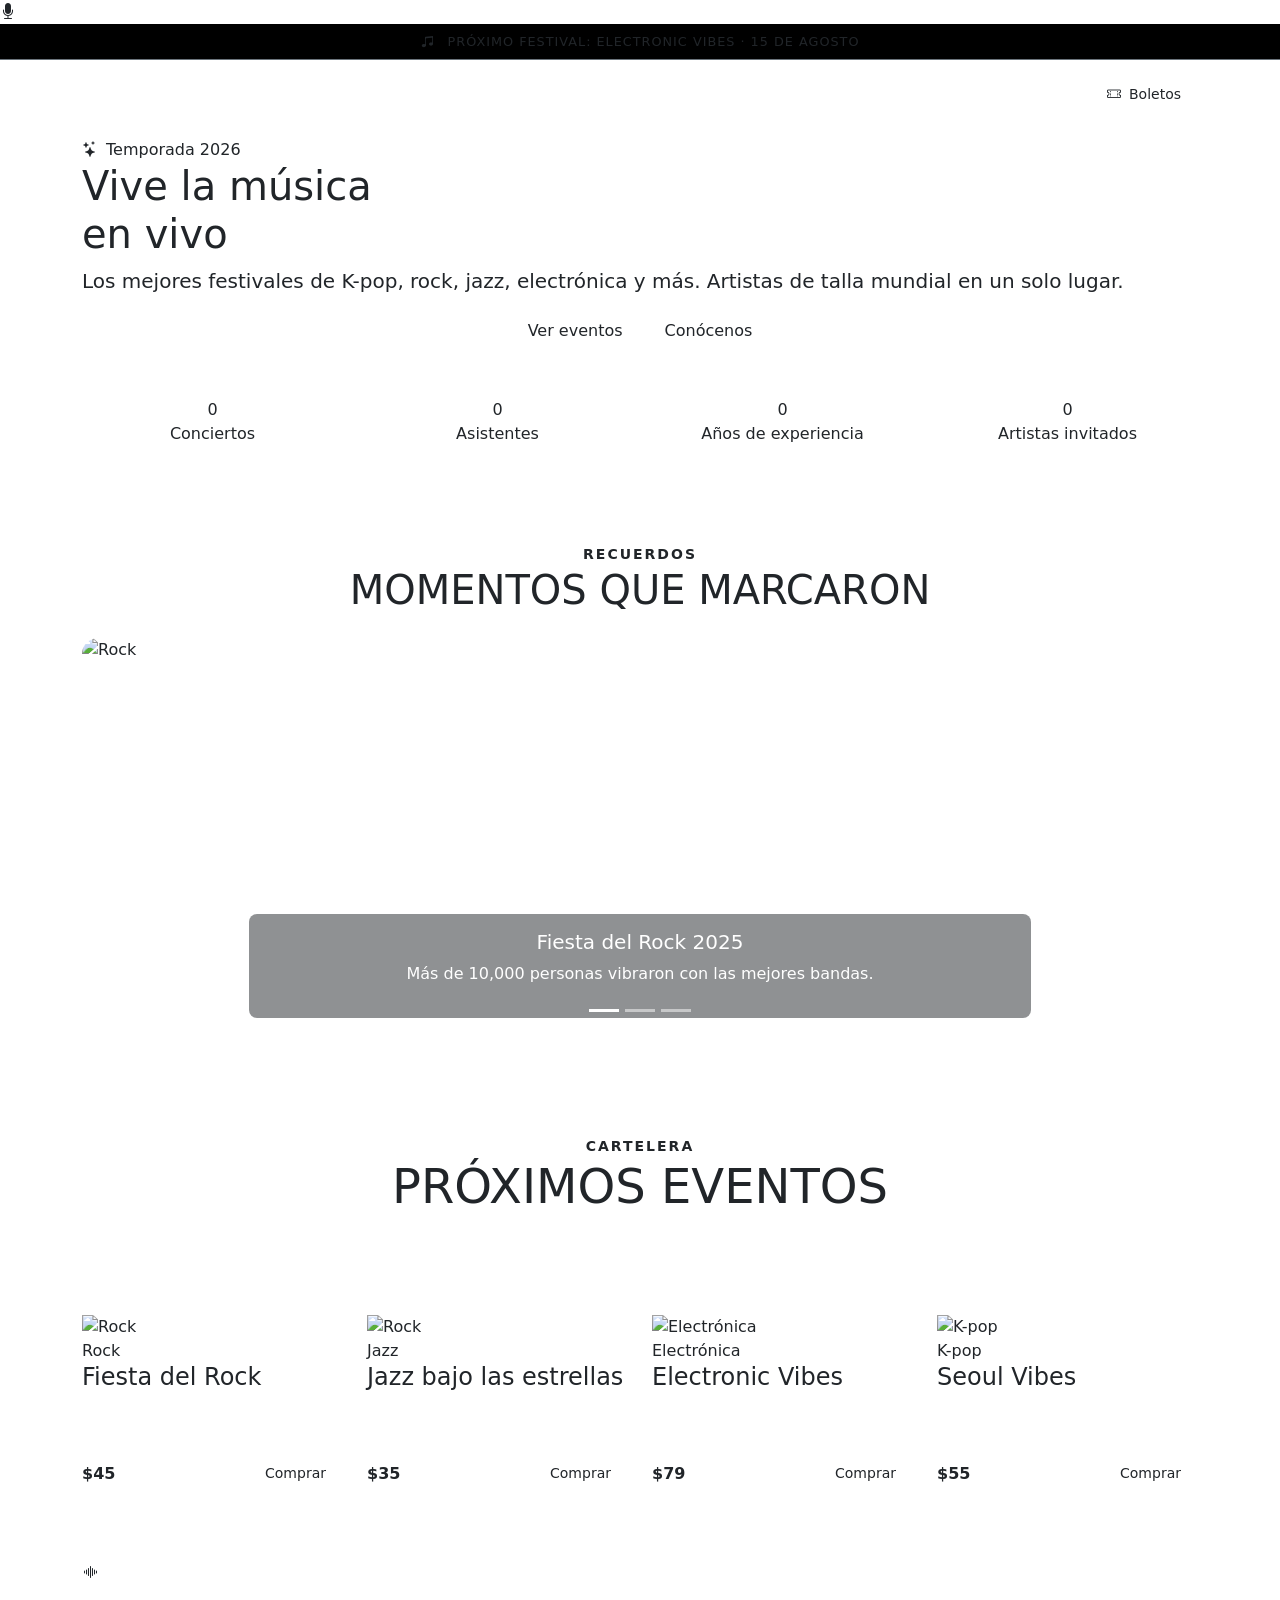
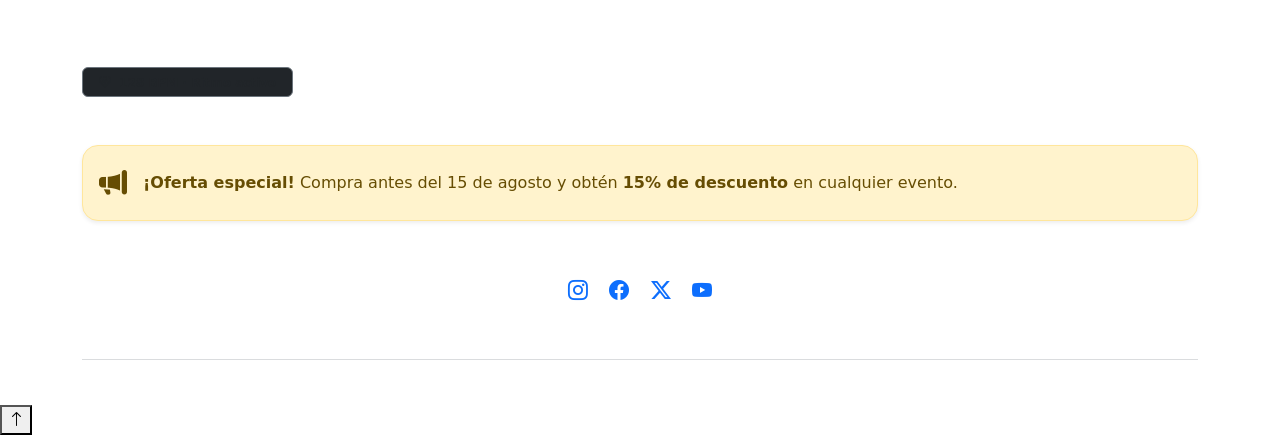
==== index.html @ 30306ec8 "Add files via upload" ====
<!DOCTYPE html>
<html lang="es">
<head>
  <meta charset="UTF-8" />
  <meta name="viewport" content="width=device-width, initial-scale=1.0" />
  <meta name="description" content="VibeLive - Conciertos y festivales de K-pop, rock, jazz y electrónica en Lima, Perú." />
  <title>VibeLive · Conciertos y Festivales</title>

  <link href="https://cdn.jsdelivr.net/npm/bootstrap@5.3.3/dist/css/bootstrap.min.css" rel="stylesheet" />
  <link rel="stylesheet" href="https://cdn.jsdelivr.net/npm/bootstrap-icons@1.11.3/font/bootstrap-icons.css" />
  <link rel="preconnect" href="https://fonts.googleapis.com" />
  <link rel="preconnect" href="https://fonts.gstatic.com" crossorigin />
  <link href="https://fonts.googleapis.com/css2?family=Syne:wght@700;800&family=Inter:wght@400;500;600&display=swap" rel="stylesheet" />
  <link rel="stylesheet" href="css/style.css" />
</head>
<body>

  <div class="microfono-fondo" id="microfonoFondo">
    <i class="bi bi-mic-fill"></i>
  </div>

  <div class="contenido-principal">
    <div class="text-center py-2 border-bottom border-secondary" style="background: #000; color: var(--vibe-accent); font-size: 0.8rem; letter-spacing: 1px;">
      <i class="bi bi-music-note-beamed me-2"></i> PRÓXIMO FESTIVAL: ELECTRONIC VIBES · 15 DE AGOSTO
    </div>

    <nav class="navbar navbar-expand-lg navbar-dark navbar-vibe sticky-top py-3">
      <div class="container">
        <a class="navbar-brand d-flex align-items-center gap-2 font-brand fs-4 text-white" href="index.html">
          <i class="bi bi-music-note-beamed"></i> VibeLive
        </a>
        <button class="navbar-toggler" type="button" data-bs-toggle="offcanvas" data-bs-target="#menuOffcanvas">
          <span class="navbar-toggler-icon"></span>
        </button>

        <div class="offcanvas offcanvas-end text-bg-dark" tabindex="-1" id="menuOffcanvas">
          <div class="offcanvas-header">
            <h5 class="offcanvas-title"><i class="bi bi-music-note-beamed me-2"></i>VibeLive</h5>
            <button type="button" class="btn-close btn-close-white" data-bs-dismiss="offcanvas"></button>
          </div>
          <div class="offcanvas-body">
            <ul class="navbar-nav ms-auto gap-lg-3">
              <li class="nav-item"><a class="nav-link active" href="index.html">Inicio</a></li>
              <li class="nav-item"><a class="nav-link" href="pages/nosotros.html">Nosotros</a></li>
              <li class="nav-item"><a class="nav-link" href="pages/servicios.html">Servicios</a></li>
              <li class="nav-item"><a class="nav-link" href="pages/galeria.html">Galería</a></li>
              <li class="nav-item"><a class="nav-link" href="pages/contacto.html">Contacto</a></li>
              <li class="nav-item ms-lg-2">
                <a href="pages/contacto.html" class="btn btn-accent btn-sm px-3 rounded-pill"><i class="bi bi-ticket-perforated me-1"></i> Boletos</a>
              </li>
            </ul>
          </div>
        </div>
      </div>
    </nav>

    <main>

      <section class="hero-vibe" id="inicio">
        <div class="container">
          <div class="badge-top animado"><i class="bi bi-stars me-2"></i>Temporada 2026</div>
          <h1 class="animado">Vive la música <br /><span style="color: var(--vibe-accent);">en vivo</span></h1>
          <p class="lead animado" style="transition-delay:0.2s;">Los mejores festivales de <strong>K-pop, rock, jazz, electrónica</strong> y más. Artistas de talla mundial en un solo lugar.</p>
          <div class="d-flex flex-wrap justify-content-center gap-3 animado" style="transition-delay:0.4s;">
            <a href="pages/servicios.html" class="btn btn-accent">Ver eventos</a>
            <a href="pages/nosotros.html" class="btn btn-outline-accent">Conócenos</a>
          </div>
        </div>
      </section>

      <section class="container py-5">
        <div class="row text-center g-4">
          <div class="col-6 col-md-3 animado">
            <div class="counter-number" data-target="480">0</div>
            <div class="counter-label">Conciertos</div>
          </div>
          <div class="col-6 col-md-3 animado delay-1">
            <div class="counter-number" data-target="125000">0</div>
            <div class="counter-label">Asistentes</div>
          </div>
          <div class="col-6 col-md-3 animado delay-2">
            <div class="counter-number" data-target="12">0</div>
            <div class="counter-label">Años de experiencia</div>
          </div>
          <div class="col-6 col-md-3 animado delay-3">
            <div class="counter-number" data-target="180">0</div>
            <div class="counter-label">Artistas invitados</div>
          </div>
        </div>
      </section>

<section class="container py-5 animado">
  <div class="text-center mb-4">
    <span class="text-uppercase small fw-semibold" style="color: var(--vibe-accent); letter-spacing: 2px;">Recuerdos</span>
    <h2 class="display-6 text-uppercase">Momentos que marcaron</h2>
  </div>
  <div id="carouselEventos" class="carousel slide carousel-fade" data-bs-ride="carousel">
    <div class="carousel-indicators">
      <button type="button" data-bs-target="#carouselEventos" data-bs-slide-to="0" class="active"></button>
      <button type="button" data-bs-target="#carouselEventos" data-bs-slide-to="1"></button>
      <button type="button" data-bs-target="#carouselEventos" data-bs-slide-to="2"></button>
    </div>
    <div class="carousel-inner rounded-4 overflow-hidden" style="border:1px solid var(--vibe-border);">
      <div class="carousel-item active">
        <img src="img/concierto-masivo.jpg" class="d-block w-100" alt="Rock" style="height:400px;object-fit:cover;">
        <div class="carousel-caption d-none d-md-block bg-dark bg-opacity-50 p-3 rounded-3">
          <h5>Fiesta del Rock 2025</h5>
          <p>Más de 10,000 personas vibraron con las mejores bandas.</p>
        </div>
      </div>
      <div class="carousel-item">
        <img src="img/kpop-fans.jpg" class="d-block w-100" alt="K-pop" style="height:400px;object-fit:cover;">
        <div class="carousel-caption d-none d-md-block bg-dark bg-opacity-50 p-3 rounded-3">
          <h5>Seoul Vibes 2026</h5>
          <p>El K-pop conquistó Lima con coreografías inolvidables.</p>
        </div>
      </div>
      <div class="carousel-item">
        <img src="img/electronica.jpg" class="d-block w-100" alt="Masivo" style="height:400px;object-fit:cover;">
        <div class="carousel-caption d-none d-md-block bg-dark bg-opacity-50 p-3 rounded-3">
          <h5>Electronic Vibes 2025</h5>
          <p>Tres días de música electrónica con los mejores DJs.</p>
        </div>
      </div>
    </div>
    <button class="carousel-control-prev" type="button" data-bs-target="#carouselEventos" data-bs-slide="prev">
      <span class="carousel-control-prev-icon"></span>
    </button>
    <button class="carousel-control-next" type="button" data-bs-target="#carouselEventos" data-bs-slide="next">
      <span class="carousel-control-next-icon"></span>
    </button>
  </div>
</section>

      <section class="container py-5" id="eventos">
        <div class="text-center mb-5">
          <span class="text-uppercase small fw-semibold" style="color: var(--vibe-accent); letter-spacing: 2px;">Cartelera</span>
          <h2 class="display-5 text-uppercase">Próximos Eventos</h2>
          <div class="divider mx-auto" style="width:60px;height:3px;background:var(--vibe-accent);border-radius:4px;margin:12px auto;"></div>
          <p class="text-white-50">Los shows más esperados de la temporada.</p>
        </div>

        <div class="row g-4">
          <div class="col-md-6 col-lg-3 animado">
            <div class="card-evento">
              <img src="img/rock-concierto.jpg" alt="Rock">
              <div class="card-body">
                <span class="ribbon">Rock</span>
                <h4>Fiesta del Rock</h4>
                <p class="text-white-50 small">Las mejores bandas nacionales e internacionales.</p>
                <div class="d-flex justify-content-between align-items-center mt-2">
                  <span class="fw-bold" style="color: var(--vibe-accent);">$45</span>
                  <a href="pages/contacto.html" class="btn btn-outline-accent btn-sm px-3">Comprar</a>
                </div>
              </div>
            </div>
          </div>

          <div class="col-md-6 col-lg-3 animado delay-1">
            <div class="card-evento">
              <img src="img/jazz.jpg"alt="Rock">
              <div class="card-body">
                <span class="ribbon">Jazz</span>
                <h4>Jazz bajo las estrellas</h4>
                <p class="text-white-50 small">Noches mágicas con los mejores músicos.</p>
                <div class="d-flex justify-content-between align-items-center mt-2">
                  <span class="fw-bold" style="color: var(--vibe-accent);">$35</span>
                  <a href="pages/contacto.html" class="btn btn-outline-accent btn-sm px-3">Comprar</a>
                </div>
              </div>
            </div>
          </div>

          <div class="col-md-6 col-lg-3 animado delay-2">
            <div class="card-evento">
              <img src="img/electronica.jpg" alt="Electrónica" loading="lazy" />
              <div class="card-body">
                <span class="ribbon">Electrónica</span>
                <h4>Electronic Vibes</h4>
                <p class="text-white-50 small">3 días con los mejores DJs del mundo.</p>
                <div class="d-flex justify-content-between align-items-center mt-2">
                  <span class="fw-bold" style="color: var(--vibe-accent);">$79</span>
                  <a href="pages/contacto.html" class="btn btn-outline-accent btn-sm px-3">Comprar</a>
                </div>
              </div>
            </div>
          </div>

          <div class="col-md-6 col-lg-3 animado delay-3">
            <div class="card-evento">
              <img src="img/seoul-vibes.jpg" alt="K-pop" loading="lazy" />
              <div class="card-body">
                <span class="ribbon ribbon-kpop">K-pop</span>
                <h4>Seoul Vibes</h4>
                <p class="text-white-50 small">La fiebre del K-pop con coreografías impactantes.</p>
                <div class="d-flex justify-content-between align-items-center mt-2">
                  <span class="fw-bold" style="color: var(--vibe-accent);">$55</span>
                  <a href="pages/contacto.html" class="btn btn-outline-accent btn-sm px-3">Comprar</a>
                </div>
              </div>
            </div>
          </div>
        </div>
      </section>

      <section class="container py-4" id="bpm">
        <div class="bpm-container animado">
          <div class="bpm-circle">
            <i class="bi bi-soundwave"></i>
          </div>
          <h3 class="text-uppercase text-white">BPM Radar</h3>
          <p class="text-white-50" style="max-width:500px;margin:0 auto;">Nuestro sistema analiza la energía del público en tiempo real.</p>
          <span class="badge bg-dark border border-secondary mt-3 px-3 py-2" style="color:var(--vibe-accent);">
            <i class="bi bi-heart-pulse me-1"></i> 128 BPM · Ritmo activo
          </span>
        </div>
      </section>

      <section class="container my-4 animado">
        <div class="alert alert-warning d-flex align-items-center shadow-sm rounded-4" role="alert">
          <i class="bi bi-megaphone-fill fs-3 me-3"></i>
          <div>
            <strong>¡Oferta especial!</strong> Compra antes del 15 de agosto y obtén <b>15% de descuento</b> en cualquier evento.
          </div>
        </div>
      </section>

      <div class="toast-container position-fixed bottom-0 end-0 p-3">
        <div id="welcomeToast" class="toast text-bg-dark" role="alert">
          <div class="toast-header">
            <strong class="me-auto"><i class="bi bi-bell-fill me-2" style="color:var(--vibe-accent);"></i>VibeLive</strong>
            <button type="button" class="btn-close btn-close-white" data-bs-dismiss="toast"></button>
          </div>
          <div class="toast-body">¡Bienvenido! Descubre los próximos conciertos 🎵</div>
        </div>
      </div>

    </main>

    <footer class="footer-vibe">
      <div class="container">
        <div class="row g-4 align-items-center text-center text-md-start">
          <div class="col-md-4">
            <h5 class="text-white fw-bold"><i class="bi bi-music-note-beamed me-2" style="color:var(--vibe-accent);"></i>VibeLive</h5>
            <p class="small text-white-50">Conciertos y festivales en Lima, Perú. K-pop, rock, jazz, electrónica y más.</p>
          </div>
          <div class="col-md-4 text-center">
            <a href="#" class="mx-2"><i class="bi bi-instagram fs-5"></i></a>
            <a href="#" class="mx-2"><i class="bi bi-facebook fs-5"></i></a>
            <a href="#" class="mx-2"><i class="bi bi-twitter-x fs-5"></i></a>
            <a href="#" class="mx-2"><i class="bi bi-youtube fs-5"></i></a>
          </div>
          <div class="col-md-4 text-md-end">
            <span class="small text-white-50">© 2026 VibeLive · Lima, Perú</span>
          </div>
        </div>
        <hr class="border-secondary my-4" />
        <p class="text-center small text-white-50 mb-0">Evaluacion final · Todos los derechos reservados</p>
      </div>
    </footer>
    <button id="scrollTopBtn" aria-label="Volver arriba"><i class="bi bi-arrow-up"></i></button>
    <script src="https://code.jquery.com/jquery-3.7.1.min.js"></script>
    <script src="https://cdn.jsdelivr.net/npm/bootstrap@5.3.3/dist/js/bootstrap.bundle.min.js"></script>
    <script src="js/main.js"></script>
</body>
</html>
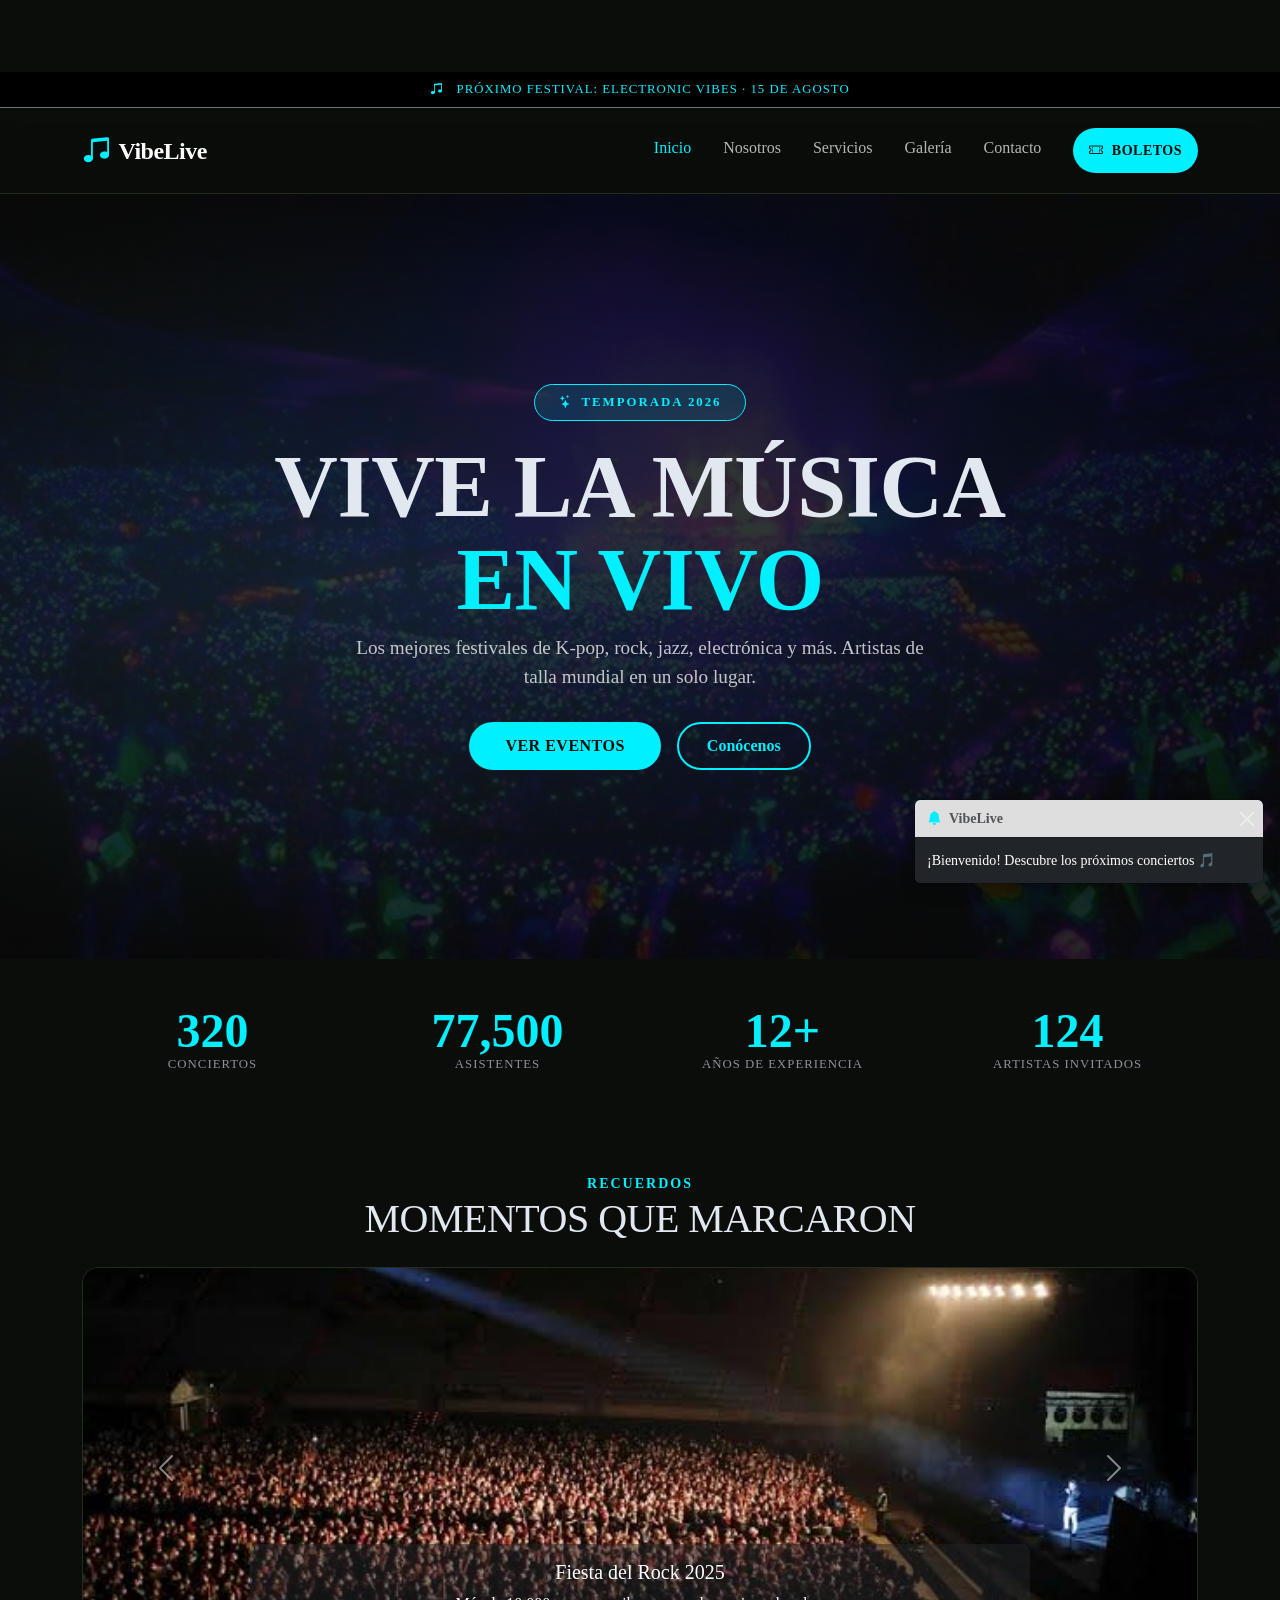
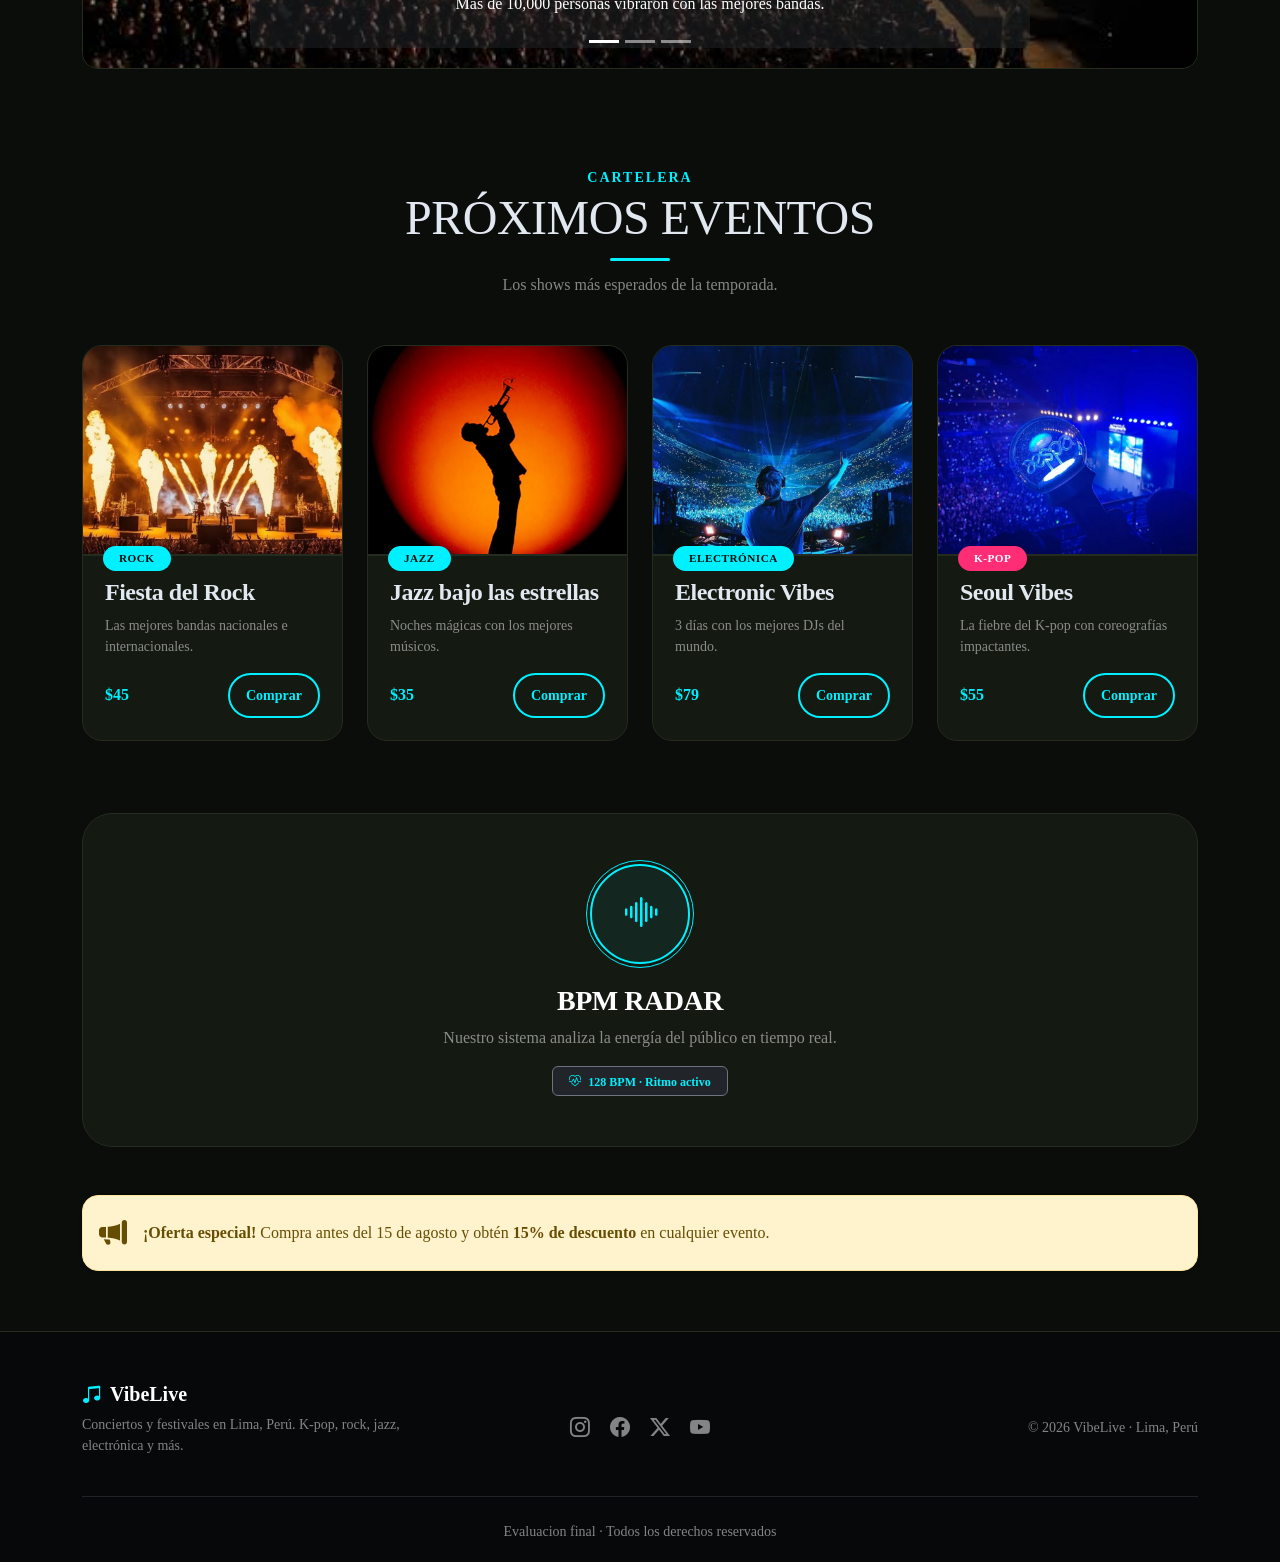
==== commit cdb3f1c3: "Update index.html" ====
--- a/index.html
+++ b/index.html
@@ -12,6 +12,7 @@
   <link rel="preconnect" href="https://fonts.gstatic.com" crossorigin />
   <link href="https://fonts.googleapis.com/css2?family=Syne:wght@700;800&family=Inter:wght@400;500;600&display=swap" rel="stylesheet" />
   <link rel="stylesheet" href="css/style.css" />
+  <script src="https://cdn.jsdelivr.net/npm/bootstrap@5.3.3/dist/js/bootstrap.bundle.min.js"></script>
 </head>
 <body>
 
@@ -263,4 +264,4 @@
     <script src="https://cdn.jsdelivr.net/npm/bootstrap@5.3.3/dist/js/bootstrap.bundle.min.js"></script>
     <script src="js/main.js"></script>
 </body>
-</html>+</html>
--- a/css/style.css
+++ b/css/style.css
@@ -0,0 +1,500 @@
+:root {
+  --vibe-accent: #00f0ff;
+  --vibe-accent-hover: #00b8c4;
+  --vibe-bg: #0b0d0a;
+  --vibe-card: #141912;
+  --vibe-border: #232c1f;
+}
+
+* {
+  margin: 0;
+  padding: 0;
+  box-sizing: border-box;
+}
+
+body {
+  font-family: var(--font-body);
+  background-color: var(--vibe-bg);
+  color: #e2e8f0;
+  overflow-x: hidden;
+  padding-top: 72px;
+}
+
+h1, h2, h3, h4, .font-brand {
+  font-family: var(--font-display);
+  font-weight: 800;
+  letter-spacing: -0.5px;
+}
+
+a {
+  text-decoration: none;
+  color: inherit;
+}
+
+.microfono-fondo {
+  position: fixed;
+  top: 50%;
+  left: 50%;
+  transform: translate(-50%, -50%) scale(1);
+  z-index: 0;
+  pointer-events: none;
+  opacity: 0.06;
+  color: var(--vibe-accent);
+  font-size: 30rem;
+  transition: none;
+  will-change: transform;
+}
+
+.contenido-principal {
+  position: relative;
+  z-index: 1;
+}
+
+.navbar-vibe {
+  background-color: rgba(11, 13, 10, 0.85);
+  backdrop-filter: blur(12px);
+  border-bottom: 1px solid var(--vibe-border);
+}
+
+.navbar-vibe .nav-link {
+  color: rgba(255,255,255,0.7);
+  font-weight: 500;
+  transition: 0.3s;
+}
+
+.navbar-vibe .nav-link:hover,
+.navbar-vibe .nav-link.active {
+  color: var(--vibe-accent);
+}
+
+.navbar-vibe .navbar-brand i {
+  color: var(--vibe-accent);
+  font-size: 1.8rem;
+}
+
+.hero-vibe {
+  min-height: 85vh;
+  display: flex;
+  align-items: center;
+  text-align: center;
+  position: relative;
+  background: radial-gradient(ellipse at 30% 50%, #1a2a2a 0%, var(--vibe-bg) 70%);
+  overflow: hidden;
+}
+
+.hero-vibe::before {
+  content: '';
+  position: absolute;
+  inset: 0;
+  background: url('../img/Estadio-Nacional-Lima.jpg') center/cover no-repeat;
+  opacity: 0.25;
+  filter: brightness(0.5) saturate(1.3);
+  z-index: 0;
+}
+
+.hero-vibe .container {
+  position: relative;
+  z-index: 2;
+}
+
+.hero-vibe h1 {
+  font-size: clamp(2.8rem, 10vw, 5.5rem);
+  line-height: 1.05;
+  text-transform: uppercase;
+}
+
+.hero-vibe .lead {
+  font-size: 1.2rem;
+  color: rgba(255,255,255,0.75);
+  max-width: 600px;
+  margin: 0 auto 30px;
+}
+
+.hero-vibe .badge-top {
+  display: inline-block;
+  background: rgba(0, 240, 255, 0.12);
+  color: var(--vibe-accent);
+  border: 1px solid var(--vibe-accent);
+  padding: 8px 24px;
+  border-radius: 50px;
+  font-weight: 600;
+  font-size: 0.8rem;
+  text-transform: uppercase;
+  letter-spacing: 2px;
+  margin-bottom: 20px;
+}
+
+.btn-accent {
+  background-color: var(--vibe-accent);
+  color: #0b0d0a;
+  font-weight: 700;
+  border: none;
+  padding: 12px 36px;
+  border-radius: 50px;
+  transition: 0.3s;
+  text-transform: uppercase;
+  letter-spacing: 0.5px;
+}
+
+.btn-accent:hover {
+  background-color: var(--vibe-accent-hover);
+  color: #0b0d0a;
+  transform: scale(1.04);
+  box-shadow: 0 8px 30px var(--vibe-glow);
+}
+
+.btn-outline-accent {
+  border: 2px solid var(--vibe-accent);
+  color: var(--vibe-accent);
+  background: transparent;
+  padding: 10px 28px;
+  border-radius: 50px;
+  font-weight: 600;
+  transition: 0.3s;
+}
+
+.btn-outline-accent:hover {
+  background: var(--vibe-accent);
+  color: #0b0d0a;
+}
+
+.card-dark {
+  background: var(--vibe-card);
+  border: 1px solid var(--vibe-border);
+  border-radius: 24px;
+  padding: 28px;
+  height: 100%;
+  transition: 0.3s;
+}
+
+.card-dark:hover {
+  border-color: var(--vibe-accent);
+  box-shadow: 0 12px 30px var(--vibe-glow);
+}
+
+.card-dark h4 i {
+  color: var(--vibe-accent);
+}
+
+.card-evento {
+  background-color: var(--vibe-card);
+  border: 1px solid var(--vibe-border);
+  border-radius: 20px;
+  overflow: hidden;
+  transition: all 0.35s cubic-bezier(0.4, 0, 0.2, 1);
+  height: 100%;
+}
+
+.card-evento:hover {
+  transform: translateY(-10px);
+  border-color: var(--vibe-accent);
+  box-shadow: 0 16px 40px var(--vibe-glow);
+}
+
+.card-evento img {
+  width: 100%;
+  height: 210px;
+  object-fit: cover;
+  border-bottom: 2px solid var(--vibe-border);
+  transition: 0.5s;
+}
+
+.card-evento:hover img {
+  transform: scale(1.04);
+}
+
+.card-evento .card-body {
+  padding: 22px;
+  position: relative;
+}
+
+.ribbon {
+  position: absolute;
+  top: -10px;
+  left: 20px;
+  background: var(--vibe-accent);
+  color: #0b0d0a;
+  font-weight: 700;
+  font-size: 0.7rem;
+  text-transform: uppercase;
+  padding: 4px 16px;
+  border-radius: 30px;
+  letter-spacing: 0.5px;
+}
+
+.ribbon-kpop {
+  background: #ff2d75;
+  color: #fff;
+}
+
+.bpm-container {
+  background: var(--vibe-card);
+  border: 1px solid var(--vibe-border);
+  border-radius: 30px;
+  padding: 50px 30px;
+  text-align: center;
+  animation: pulseBorder 3s infinite alternate;
+}
+
+@keyframes pulseBorder {
+  0% { border-color: var(--vibe-border); box-shadow: 0 0 0 rgba(0,240,255,0); }
+  100% { border-color: var(--vibe-accent); box-shadow: 0 0 40px var(--vibe-glow); }
+}
+
+.bpm-circle {
+  width: 100px;
+  height: 100px;
+  border-radius: 50%;
+  background: rgba(0, 240, 255, 0.06);
+  border: 2px solid var(--vibe-accent);
+  display: flex;
+  align-items: center;
+  justify-content: center;
+  margin: 0 auto 20px;
+  font-size: 40px;
+  color: var(--vibe-accent);
+  position: relative;
+}
+
+.bpm-circle::after {
+  content: '';
+  position: absolute;
+  inset: -6px;
+  border-radius: 50%;
+  border: 1px solid var(--vibe-accent);
+  animation: ondaBpm 2.2s infinite ease-out;
+}
+
+@keyframes ondaBpm {
+  0% { transform: scale(1); opacity: 0.8; }
+  100% { transform: scale(1.5); opacity: 0; }
+}
+
+.accordion-vibe .accordion-item {
+  background: var(--vibe-card);
+  border: 1px solid var(--vibe-border);
+  margin-bottom: 12px;
+  border-radius: 16px !important;
+  overflow: hidden;
+}
+
+.accordion-vibe .accordion-button {
+  background: var(--vibe-card);
+  color: #fff;
+  font-weight: 600;
+  padding: 20px 24px;
+  box-shadow: none;
+  border: none;
+}
+
+.accordion-vibe .accordion-button:focus {
+  box-shadow: none;
+  border-color: var(--vibe-accent);
+}
+
+.accordion-vibe .accordion-button:not(.collapsed) {
+  background: var(--vibe-card);
+  color: var(--vibe-accent);
+}
+
+.accordion-vibe .accordion-button::after {
+  filter: invert(1) hue-rotate(180deg);
+}
+
+.accordion-vibe .accordion-body {
+  background: var(--vibe-card);
+  color: #b0b8c0;
+  padding: 0 24px 24px;
+  border-top: 1px solid var(--vibe-border);
+}
+
+.form-control-vibe,
+.form-select-vibe {
+  background: rgba(0,0,0,0.4) !important;
+  border: 1px solid var(--vibe-border) !important;
+  color: #fff !important;
+  padding: 12px 16px !important;
+  border-radius: 12px !important;
+  transition: 0.3s;
+}
+
+.form-control-vibe:focus,
+.form-select-vibe:focus {
+  border-color: var(--vibe-accent) !important;
+  box-shadow: 0 0 0 3px var(--vibe-glow) !important;
+  background: rgba(0,0,0,0.6) !important;
+  color: #fff !important;
+}
+
+.form-control-vibe::placeholder {
+  color: #6a727a;
+}
+
+.counter-number {
+  font-size: 3rem;
+  font-weight: 800;
+  color: var(--vibe-accent);
+  font-family: var(--font-display);
+  line-height: 1;
+}
+
+.counter-label {
+  color: #8a929a;
+  text-transform: uppercase;
+  letter-spacing: 1px;
+  font-size: 0.8rem;
+  font-weight: 500;
+}
+
+.page-header {
+  padding: 80px 0 60px;
+  text-align: center;
+  background: radial-gradient(ellipse at 50% 30%, #1a2a2a 0%, var(--vibe-bg) 70%);
+  border-bottom: 1px solid var(--vibe-border);
+}
+
+.page-header h1 {
+  font-size: clamp(2.5rem, 6vw, 4rem);
+  text-transform: uppercase;
+}
+
+.galeria-item {
+  border-radius: 16px;
+  overflow: hidden;
+  cursor: pointer;
+  transition: 0.3s;
+  border: 1px solid var(--vibe-border);
+}
+
+.galeria-item img {
+  width: 100%;
+  height: 220px;
+  object-fit: cover;
+  transition: 0.5s;
+}
+
+.galeria-item:hover {
+  border-color: var(--vibe-accent);
+  transform: scale(1.02);
+}
+
+.galeria-item:hover img {
+  transform: scale(1.08);
+}
+
+.footer-vibe {
+  background: #06080a;
+  border-top: 1px solid var(--vibe-border);
+  padding: 50px 0 20px;
+  margin-top: 60px;
+}
+
+.footer-vibe a {
+  color: rgba(255,255,255,0.5);
+  transition: 0.3s;
+}
+
+.footer-vibe a:hover {
+  color: var(--vibe-accent);
+}
+
+#scrollTopBtn {
+  position: fixed;
+  bottom: 30px;
+  right: 30px;
+  width: 50px;
+  height: 50px;
+  border-radius: 50%;
+  background: var(--vibe-accent);
+  color: #0b0d0a;
+  border: none;
+  font-size: 22px;
+  cursor: pointer;
+  box-shadow: 0 4px 20px rgba(0, 240, 255, 0.4);
+  transition: 0.3s;
+  display: none;
+  z-index: 999;
+}
+
+#scrollTopBtn:hover {
+  transform: scale(1.12);
+  background: var(--vibe-accent-hover);
+}
+
+.animado {
+  opacity: 0;
+  transform: translateY(60px);
+  transition: all 0.8s cubic-bezier(0.4, 0, 0.2, 1);
+}
+
+.animado.visible {
+  opacity: 1;
+  transform: translateY(0);
+}
+
+.animado-izquierda {
+  opacity: 0;
+  transform: translateX(-60px);
+  transition: all 0.8s cubic-bezier(0.4, 0, 0.2, 1);
+}
+
+.animado-izquierda.visible {
+  opacity: 1;
+  transform: translateX(0);
+}
+
+.animado-derecha {
+  opacity: 0;
+  transform: translateX(60px);
+  transition: all 0.8s cubic-bezier(0.4, 0, 0.2, 1);
+}
+
+.animado-derecha.visible {
+  opacity: 1;
+  transform: translateX(0);
+}
+
+.delay-1 { transition-delay: 0.1s; }
+.delay-2 { transition-delay: 0.2s; }
+.delay-3 { transition-delay: 0.3s; }
+.delay-4 { transition-delay: 0.4s; }
+
+/* ===========================
+   RESPONSIVE NOSOTROS
+=========================== */
+
+@media (max-width:768px){
+
+.page-header h1{
+    font-size:2rem;
+}
+
+.page-header .lead{
+    font-size:1rem;
+}
+
+.display-5,
+.display-6{
+    font-size:2rem;
+}
+
+.card-dark{
+    padding:20px;
+}
+
+.card-dark img.rounded-circle{
+    width:100px;
+    height:100px;
+}
+
+.badge{
+    font-size:.8rem;
+}
+
+iframe{
+    border-radius:15px;
+}
+
+}
+  }
+}
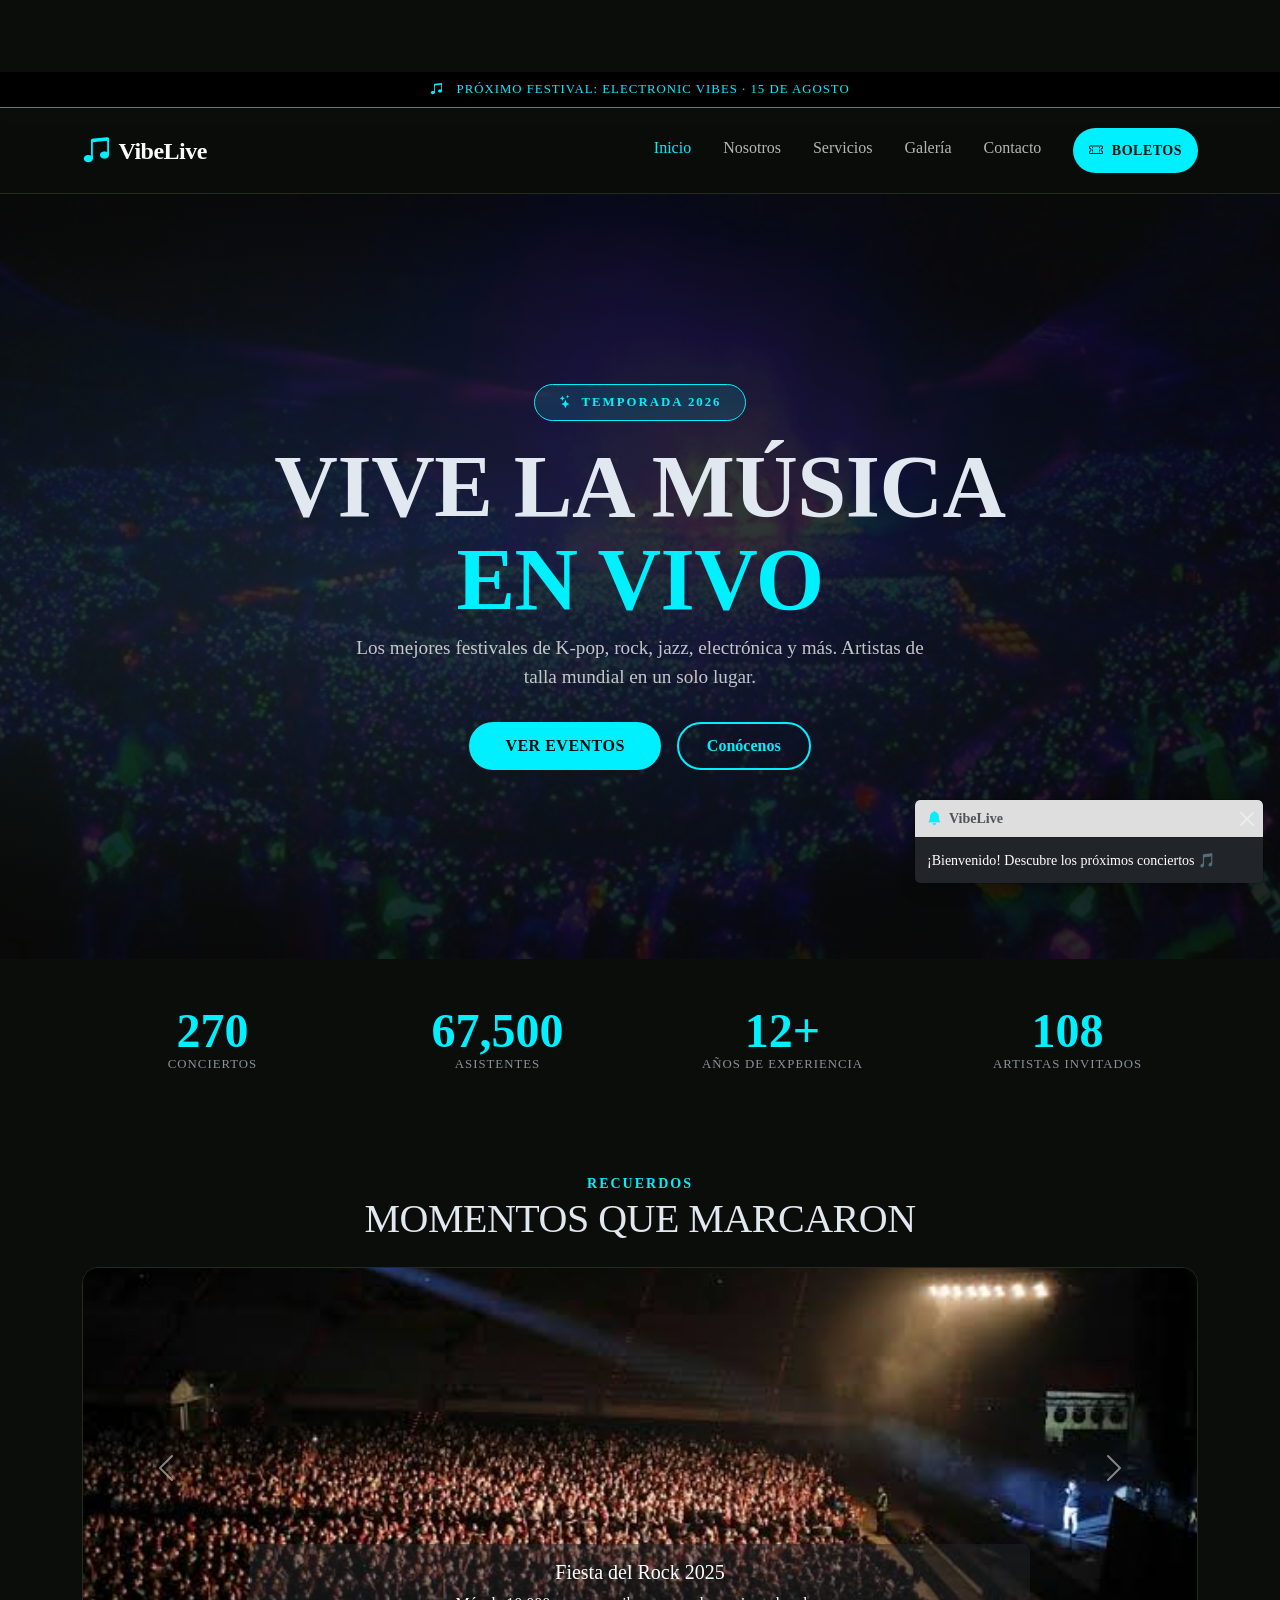
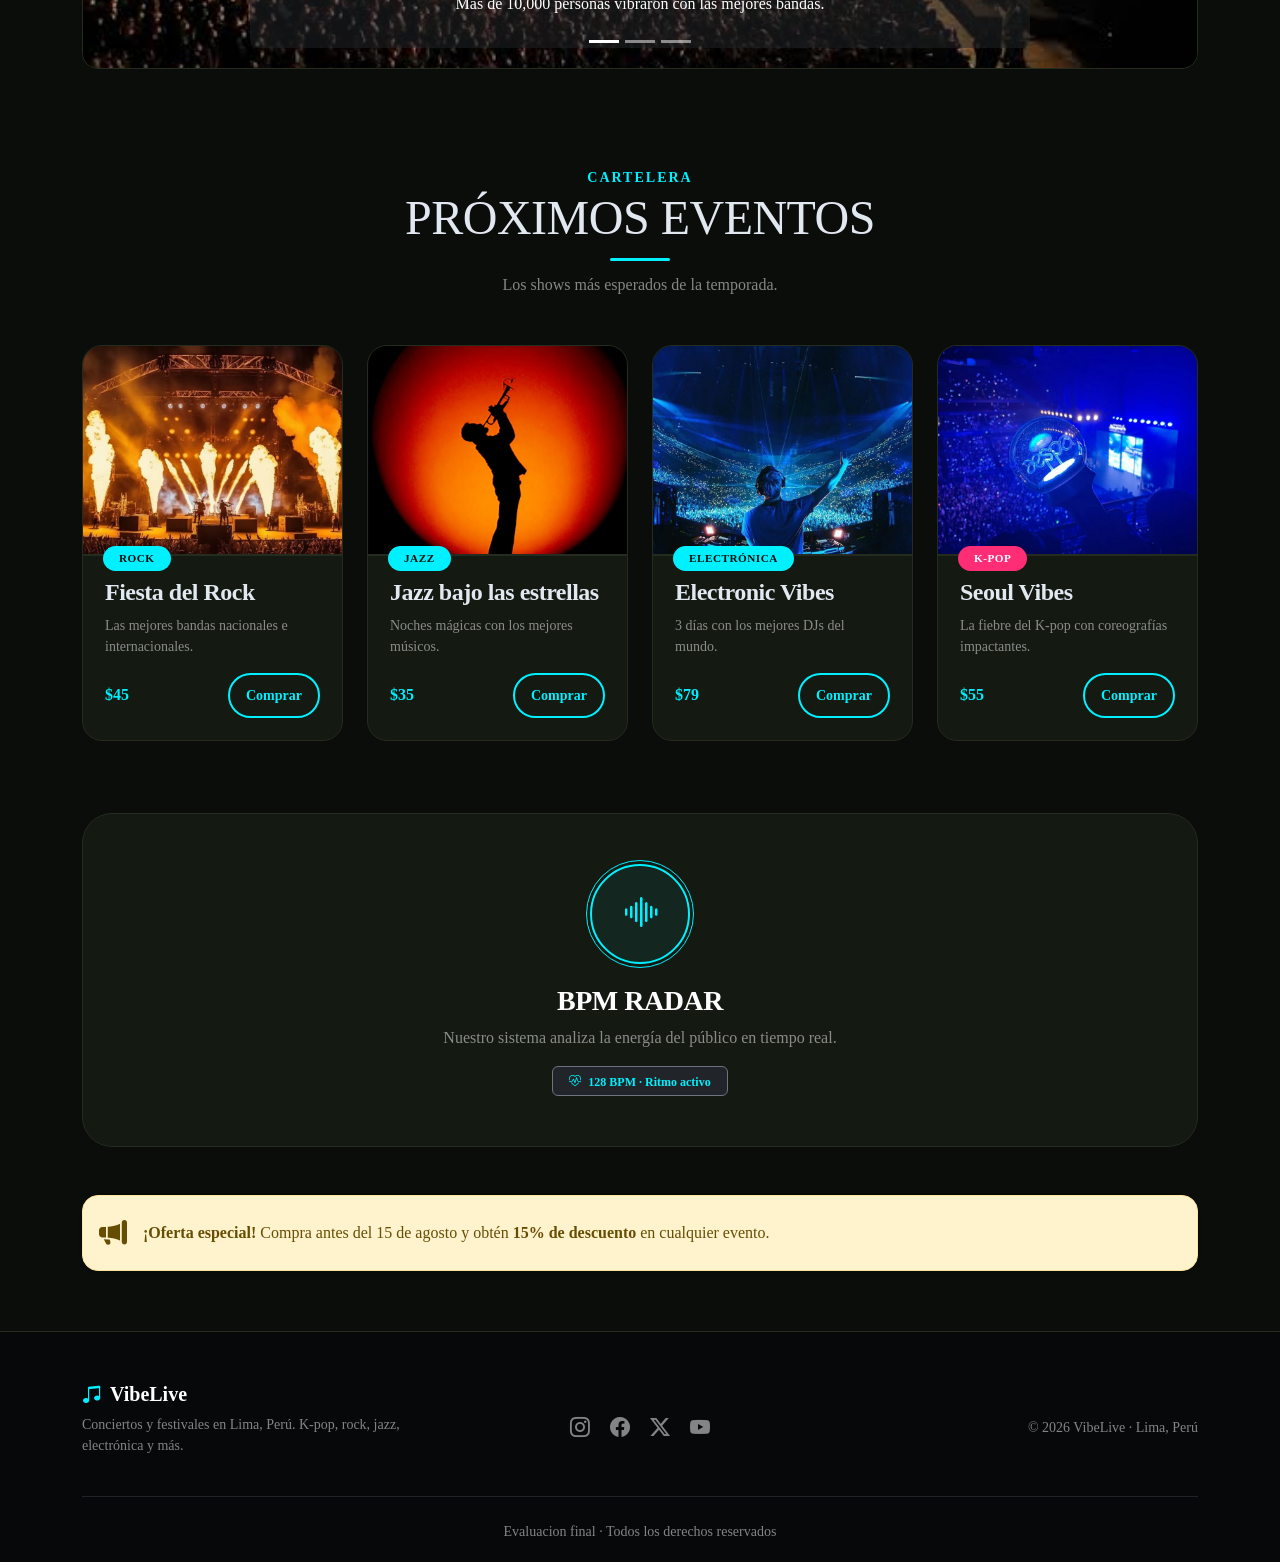
==== commit dbf17f65: "Update index.html" ====
--- a/index.html
+++ b/index.html
@@ -12,7 +12,7 @@
   <link rel="preconnect" href="https://fonts.gstatic.com" crossorigin />
   <link href="https://fonts.googleapis.com/css2?family=Syne:wght@700;800&family=Inter:wght@400;500;600&display=swap" rel="stylesheet" />
   <link rel="stylesheet" href="css/style.css" />
-  <script src="https://cdn.jsdelivr.net/npm/bootstrap@5.3.3/dist/js/bootstrap.bundle.min.js"></script>
+
 </head>
 <body>
 
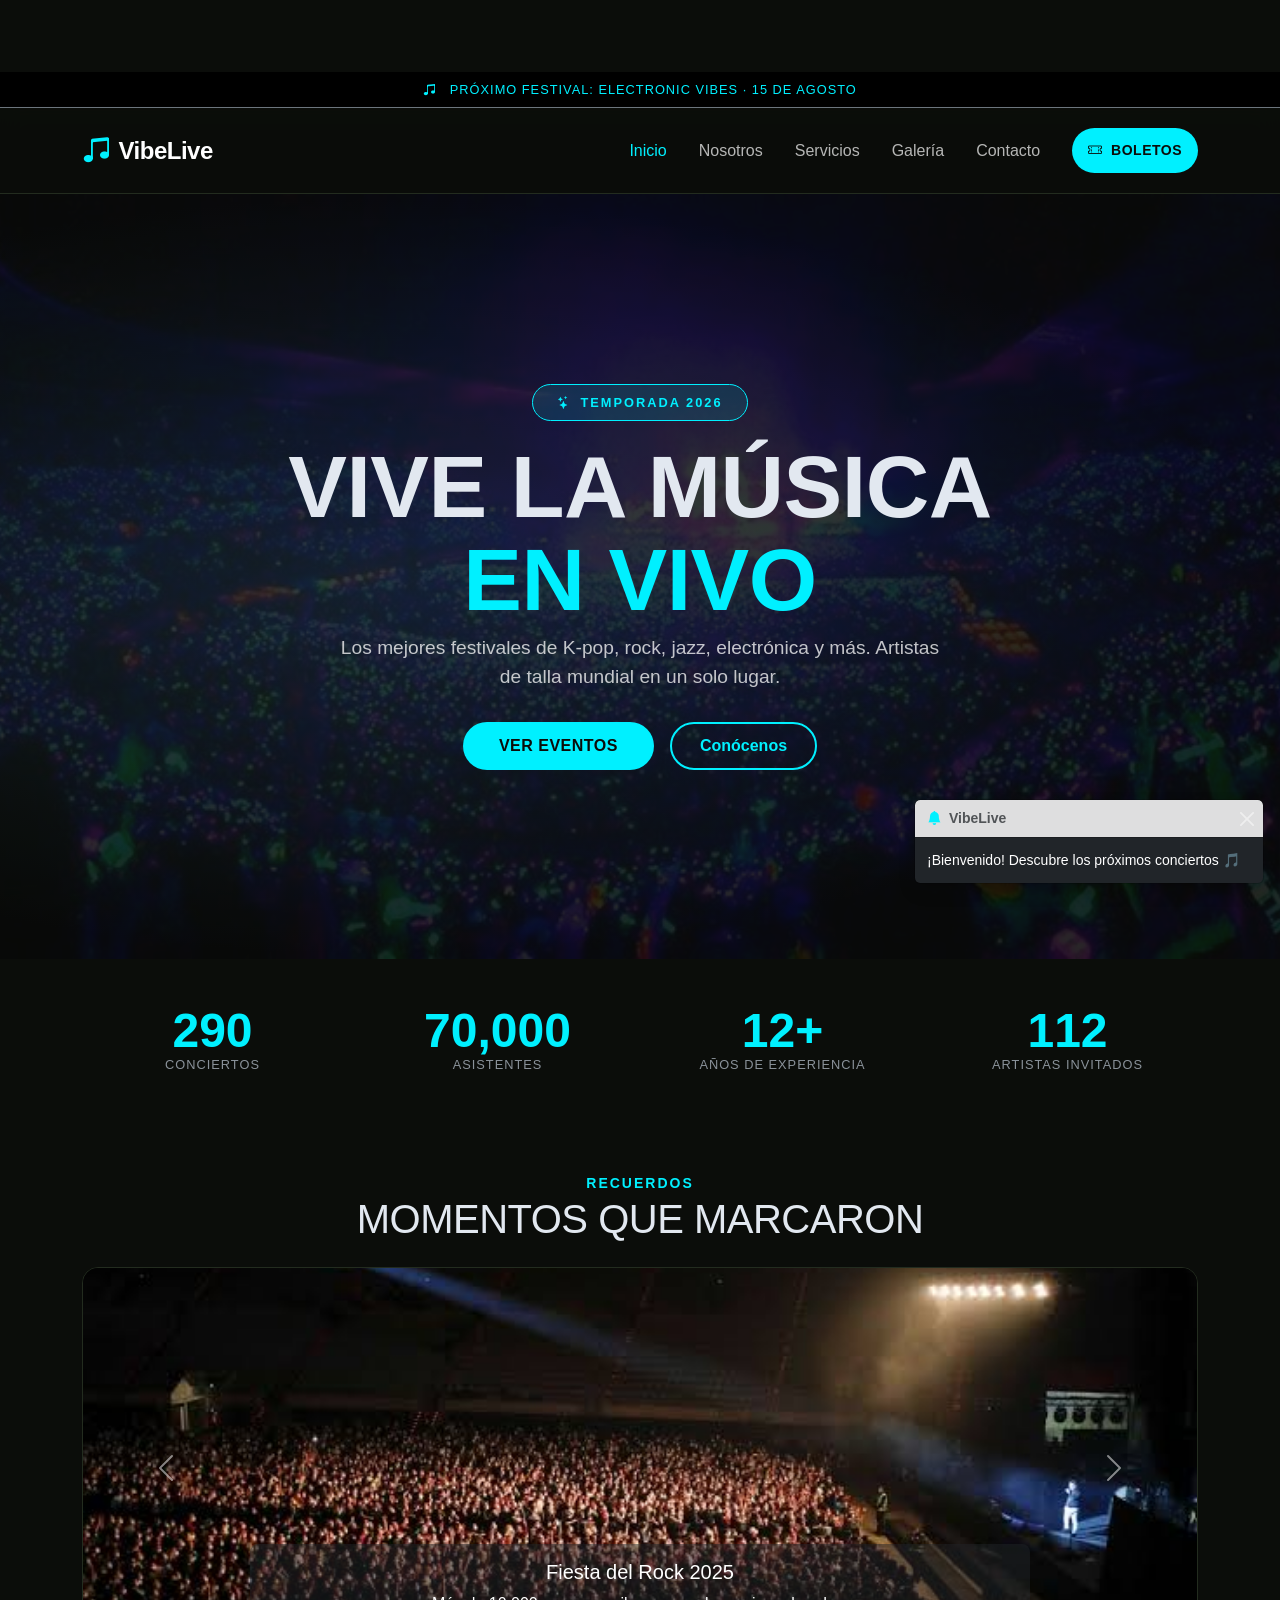
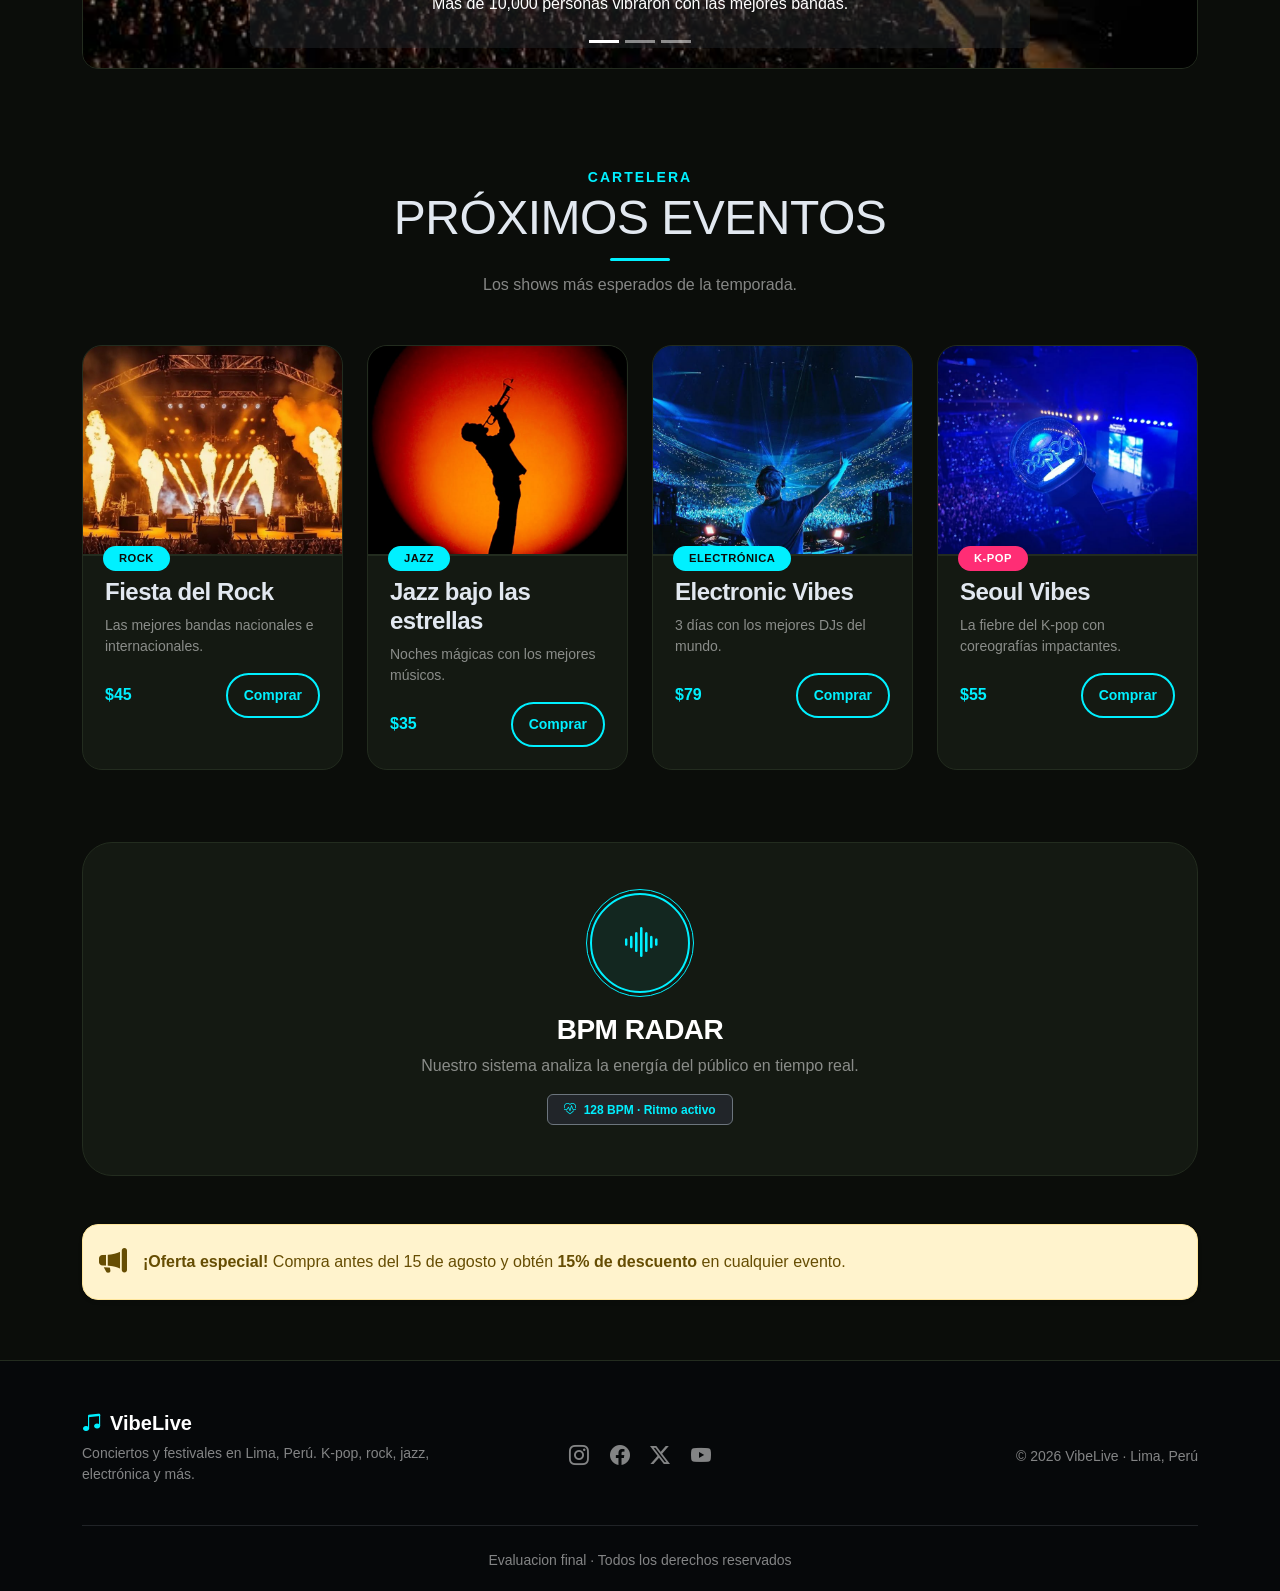
==== commit edd6785e: "Update index.html" ====
--- a/index.html
+++ b/index.html
@@ -26,34 +26,57 @@
     </div>
 
     <nav class="navbar navbar-expand-lg navbar-dark navbar-vibe sticky-top py-3">
-      <div class="container">
-        <a class="navbar-brand d-flex align-items-center gap-2 font-brand fs-4 text-white" href="index.html">
-          <i class="bi bi-music-note-beamed"></i> VibeLive
-        </a>
-        <button class="navbar-toggler" type="button" data-bs-toggle="offcanvas" data-bs-target="#menuOffcanvas">
-          <span class="navbar-toggler-icon"></span>
-        </button>
-
-        <div class="offcanvas offcanvas-end text-bg-dark" tabindex="-1" id="menuOffcanvas">
-          <div class="offcanvas-header">
-            <h5 class="offcanvas-title"><i class="bi bi-music-note-beamed me-2"></i>VibeLive</h5>
-            <button type="button" class="btn-close btn-close-white" data-bs-dismiss="offcanvas"></button>
-          </div>
-          <div class="offcanvas-body">
-            <ul class="navbar-nav ms-auto gap-lg-3">
-              <li class="nav-item"><a class="nav-link active" href="index.html">Inicio</a></li>
-              <li class="nav-item"><a class="nav-link" href="pages/nosotros.html">Nosotros</a></li>
-              <li class="nav-item"><a class="nav-link" href="pages/servicios.html">Servicios</a></li>
-              <li class="nav-item"><a class="nav-link" href="pages/galeria.html">Galería</a></li>
-              <li class="nav-item"><a class="nav-link" href="pages/contacto.html">Contacto</a></li>
-              <li class="nav-item ms-lg-2">
-                <a href="pages/contacto.html" class="btn btn-accent btn-sm px-3 rounded-pill"><i class="bi bi-ticket-perforated me-1"></i> Boletos</a>
-              </li>
-            </ul>
-          </div>
-        </div>
-      </div>
-    </nav>
+  <div class="container">
+
+    <a class="navbar-brand d-flex align-items-center gap-2 font-brand fs-4 text-white" href="index.html">
+      <i class="bi bi-music-note-beamed"></i> VibeLive
+    </a>
+
+    <button class="navbar-toggler" type="button"
+            data-bs-toggle="collapse"
+            data-bs-target="#navbarNav"
+            aria-controls="navbarNav"
+            aria-expanded="false"
+            aria-label="Abrir menú">
+      <span class="navbar-toggler-icon"></span>
+    </button>
+
+    <div class="collapse navbar-collapse" id="navbarNav">
+
+      <ul class="navbar-nav ms-auto align-items-lg-center gap-lg-3">
+
+        <li class="nav-item">
+          <a class="nav-link active" href="index.html">Inicio</a>
+        </li>
+
+        <li class="nav-item">
+          <a class="nav-link" href="pages/nosotros.html">Nosotros</a>
+        </li>
+
+        <li class="nav-item">
+          <a class="nav-link" href="pages/servicios.html">Servicios</a>
+        </li>
+
+        <li class="nav-item">
+          <a class="nav-link" href="pages/galeria.html">Galería</a>
+        </li>
+
+        <li class="nav-item">
+          <a class="nav-link" href="pages/contacto.html">Contacto</a>
+        </li>
+
+        <li class="nav-item ms-lg-2 mt-3 mt-lg-0">
+          <a href="pages/contacto.html" class="btn btn-accent btn-sm px-3 rounded-pill">
+            <i class="bi bi-ticket-perforated me-1"></i> Boletos
+          </a>
+        </li>
+
+      </ul>
+
+    </div>
+
+  </div>
+</nav>
 
     <main>
 
--- a/css/style.css
+++ b/css/style.css
@@ -4,6 +4,9 @@
   --vibe-bg: #0b0d0a;
   --vibe-card: #141912;
   --vibe-border: #232c1f;
+  --font-body: 'Inter', sans-serif;
+  --font-display: 'Syne', sans-serif;
+  --vibe-glow: rgba(0,240,255,.35);
 }
 
 * {
@@ -459,10 +462,6 @@
 .delay-3 { transition-delay: 0.3s; }
 .delay-4 { transition-delay: 0.4s; }
 
-/* ===========================
-   RESPONSIVE NOSOTROS
-=========================== */
-
 @media (max-width:768px){
 
 .page-header h1{
@@ -496,5 +495,28 @@
 }
 
 }
-  }
-}
+.offcanvas {
+    width: 300px !important;
+    max-width: 85vw;
+    background: #141912 !important;
+    color: white !important;
+}
+
+.offcanvas-header {
+    border-bottom: 1px solid #232c1f;
+}
+
+.offcanvas-body {
+    padding: 1.5rem;
+}
+
+.offcanvas .nav-link {
+    color: white !important;
+    font-size: 1.1rem;
+    padding: .8rem 0;
+}
+
+.offcanvas .btn {
+    margin-top: 1rem;
+    width: 100%;
+}
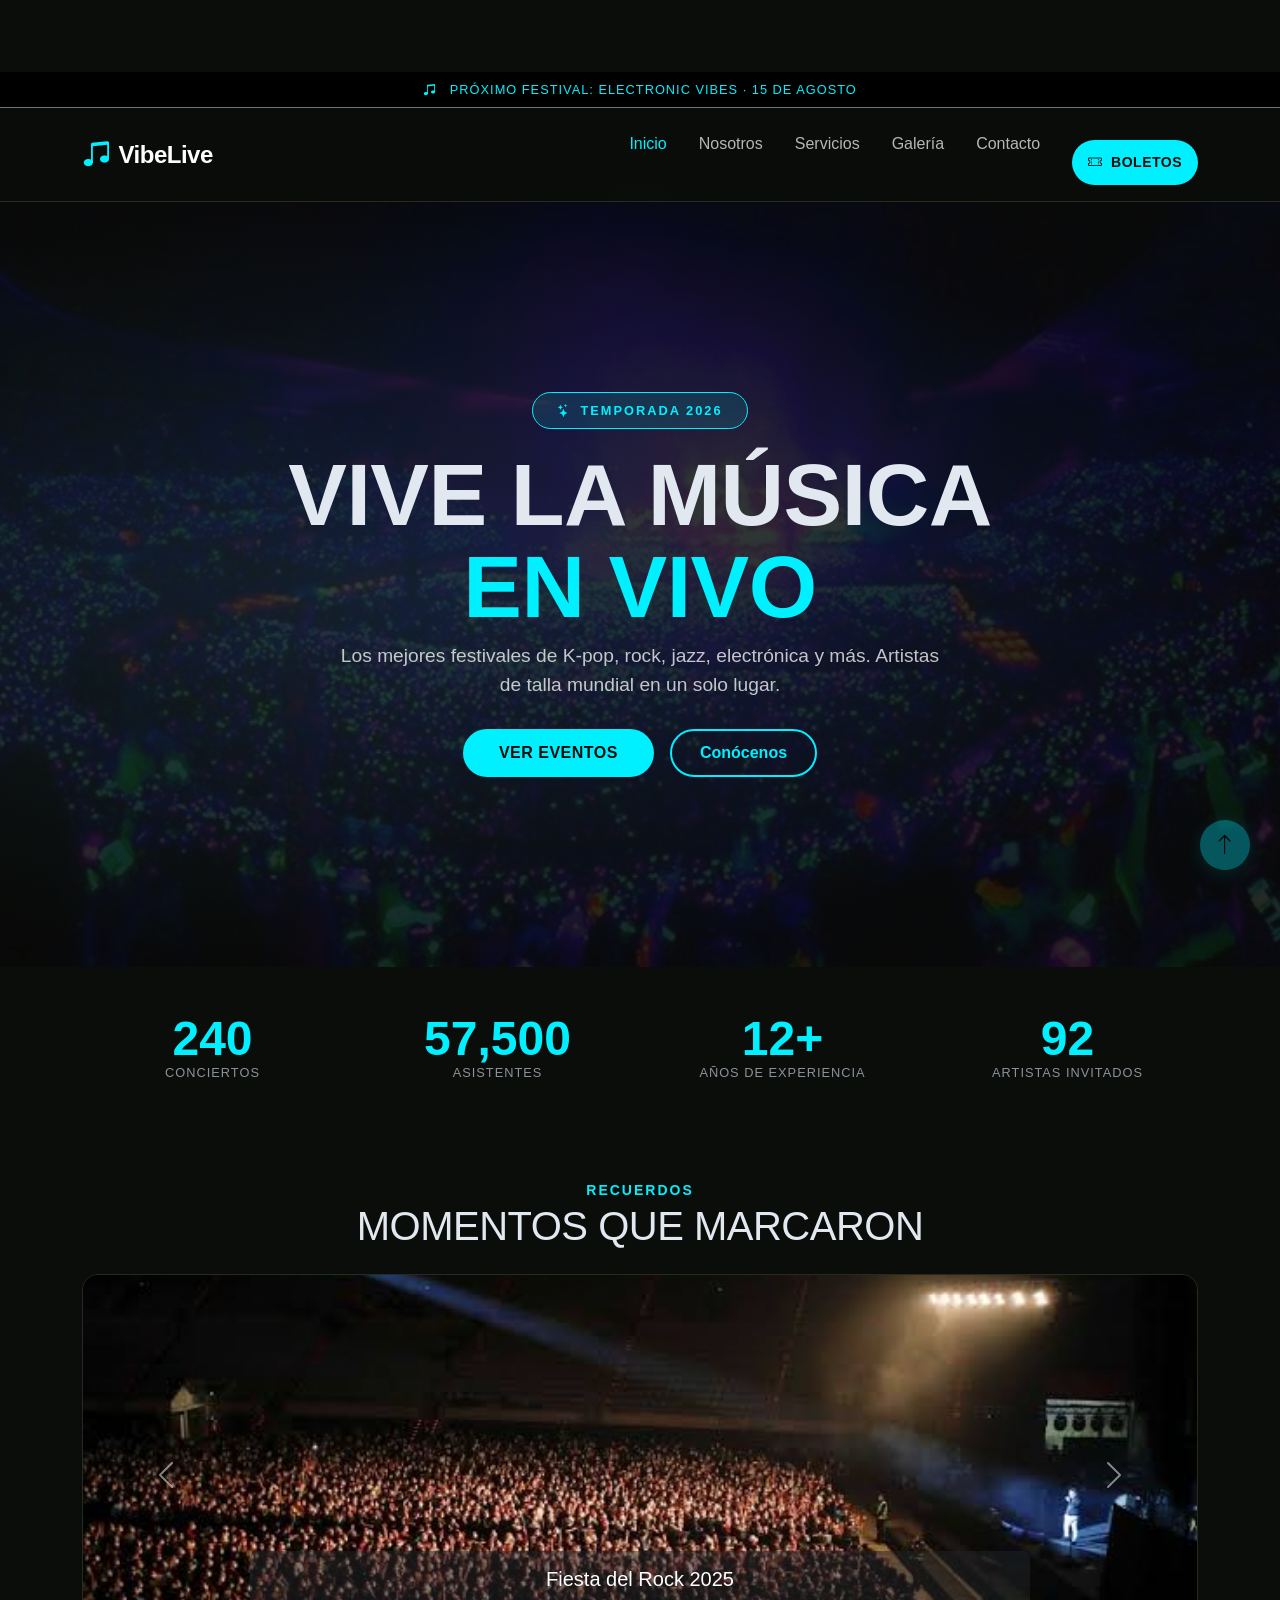
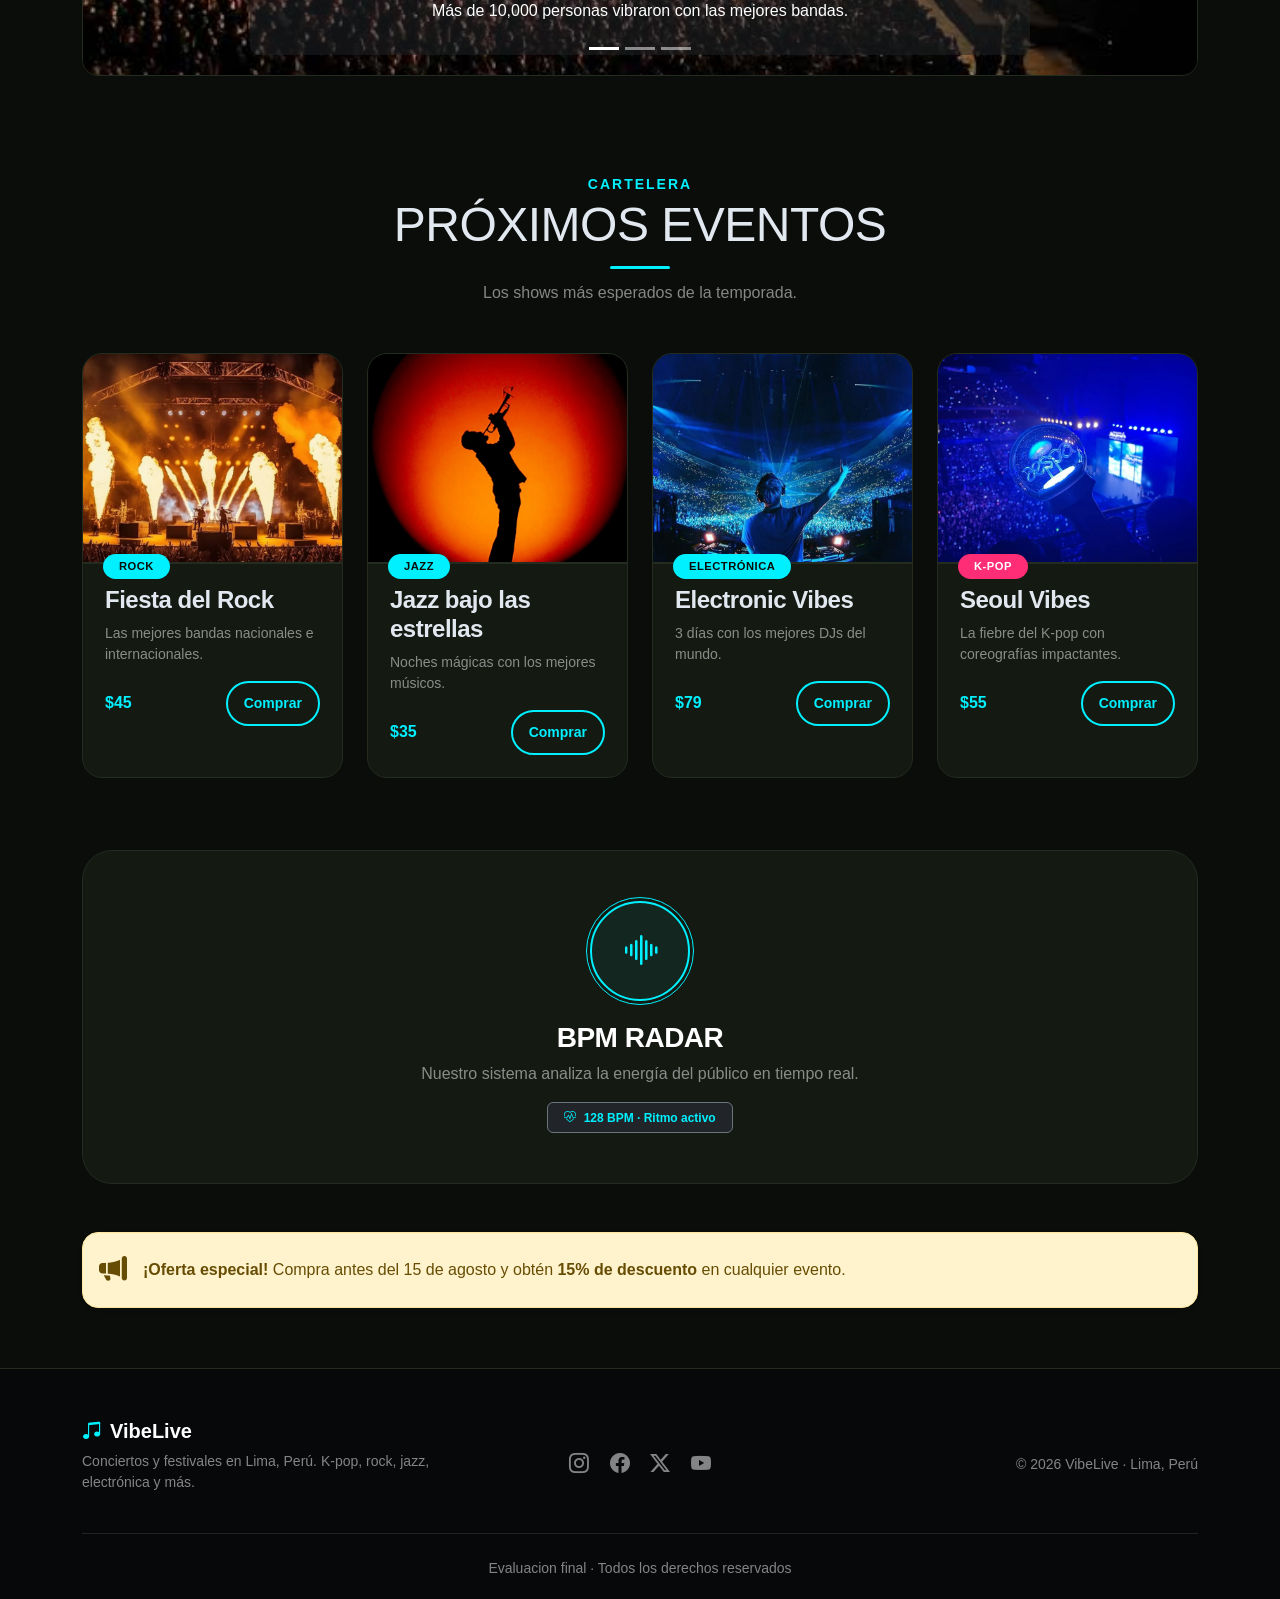
==== commit 74478a1e: "Add files via upload" ====
--- a/index.html
+++ b/index.html
@@ -12,7 +12,6 @@
   <link rel="preconnect" href="https://fonts.gstatic.com" crossorigin />
   <link href="https://fonts.googleapis.com/css2?family=Syne:wght@700;800&family=Inter:wght@400;500;600&display=swap" rel="stylesheet" />
   <link rel="stylesheet" href="css/style.css" />
-
 </head>
 <body>
 
@@ -26,57 +25,34 @@
     </div>
 
     <nav class="navbar navbar-expand-lg navbar-dark navbar-vibe sticky-top py-3">
-  <div class="container">
-
-    <a class="navbar-brand d-flex align-items-center gap-2 font-brand fs-4 text-white" href="index.html">
-      <i class="bi bi-music-note-beamed"></i> VibeLive
-    </a>
-
-    <button class="navbar-toggler" type="button"
-            data-bs-toggle="collapse"
-            data-bs-target="#navbarNav"
-            aria-controls="navbarNav"
-            aria-expanded="false"
-            aria-label="Abrir menú">
-      <span class="navbar-toggler-icon"></span>
-    </button>
-
-    <div class="collapse navbar-collapse" id="navbarNav">
-
-      <ul class="navbar-nav ms-auto align-items-lg-center gap-lg-3">
-
-        <li class="nav-item">
-          <a class="nav-link active" href="index.html">Inicio</a>
-        </li>
-
-        <li class="nav-item">
-          <a class="nav-link" href="pages/nosotros.html">Nosotros</a>
-        </li>
-
-        <li class="nav-item">
-          <a class="nav-link" href="pages/servicios.html">Servicios</a>
-        </li>
-
-        <li class="nav-item">
-          <a class="nav-link" href="pages/galeria.html">Galería</a>
-        </li>
-
-        <li class="nav-item">
-          <a class="nav-link" href="pages/contacto.html">Contacto</a>
-        </li>
-
-        <li class="nav-item ms-lg-2 mt-3 mt-lg-0">
-          <a href="pages/contacto.html" class="btn btn-accent btn-sm px-3 rounded-pill">
-            <i class="bi bi-ticket-perforated me-1"></i> Boletos
-          </a>
-        </li>
-
-      </ul>
-
-    </div>
-
-  </div>
-</nav>
+      <div class="container">
+        <a class="navbar-brand d-flex align-items-center gap-2 font-brand fs-4 text-white" href="index.html">
+          <i class="bi bi-music-note-beamed"></i> VibeLive
+        </a>
+        <button class="navbar-toggler" type="button" data-bs-toggle="offcanvas" data-bs-target="#menuOffcanvas">
+          <span class="navbar-toggler-icon"></span>
+        </button>
+
+        <div class="offcanvas offcanvas-end text-bg-dark" tabindex="-1" id="menuOffcanvas">
+          <div class="offcanvas-header">
+            <h5 class="offcanvas-title"><i class="bi bi-music-note-beamed me-2"></i>VibeLive</h5>
+            <button type="button" class="btn-close btn-close-white" data-bs-dismiss="offcanvas"></button>
+          </div>
+          <div class="offcanvas-body">
+            <ul class="navbar-nav ms-auto gap-lg-3">
+              <li class="nav-item"><a class="nav-link active" href="index.html">Inicio</a></li>
+              <li class="nav-item"><a class="nav-link" href="pages/nosotros.html">Nosotros</a></li>
+              <li class="nav-item"><a class="nav-link" href="pages/servicios.html">Servicios</a></li>
+              <li class="nav-item"><a class="nav-link" href="pages/galeria.html">Galería</a></li>
+              <li class="nav-item"><a class="nav-link" href="pages/contacto.html">Contacto</a></li>
+              <li class="nav-item ms-lg-2">
+                <a href="pages/contacto.html" class="btn btn-accent btn-sm px-3 rounded-pill"><i class="bi bi-ticket-perforated me-1"></i> Boletos</a>
+              </li>
+            </ul>
+          </div>
+        </div>
+      </div>
+    </nav>
 
     <main>
 
@@ -287,4 +263,4 @@
     <script src="https://cdn.jsdelivr.net/npm/bootstrap@5.3.3/dist/js/bootstrap.bundle.min.js"></script>
     <script src="js/main.js"></script>
 </body>
-</html>
+</html>
--- a/css/style.css
+++ b/css/style.css
@@ -462,60 +462,30 @@
 .delay-3 { transition-delay: 0.3s; }
 .delay-4 { transition-delay: 0.4s; }
 
-@media (max-width:768px){
-
-.page-header h1{
-    font-size:2rem;
-}
-
-.page-header .lead{
-    font-size:1rem;
-}
-
-.display-5,
-.display-6{
-    font-size:2rem;
-}
-
-.card-dark{
-    padding:20px;
-}
-
-.card-dark img.rounded-circle{
-    width:100px;
-    height:100px;
-}
-
-.badge{
-    font-size:.8rem;
-}
-
-iframe{
-    border-radius:15px;
-}
-
-}
-.offcanvas {
-    width: 300px !important;
-    max-width: 85vw;
-    background: #141912 !important;
-    color: white !important;
-}
-
-.offcanvas-header {
-    border-bottom: 1px solid #232c1f;
-}
-
-.offcanvas-body {
-    padding: 1.5rem;
-}
-
-.offcanvas .nav-link {
-    color: white !important;
-    font-size: 1.1rem;
-    padding: .8rem 0;
-}
-
+@media (max-width: 991.98px){
+
+    .navbar-collapse{
+        background:#141912;
+        margin-top:15px;
+        padding:20px;
+        border-radius:15px;
+        border:1px solid var(--vibe-border);
+    }
+
+    .navbar-nav{
+        gap:10px;
+    }
+
+    .navbar-nav .nav-link{
+        padding:10px 0;
+    }
+
+    .navbar-nav .btn{
+        width:100%;
+        margin-top:10px;
+    }
+
+}
 .offcanvas .btn {
     margin-top: 1rem;
     width: 100%;
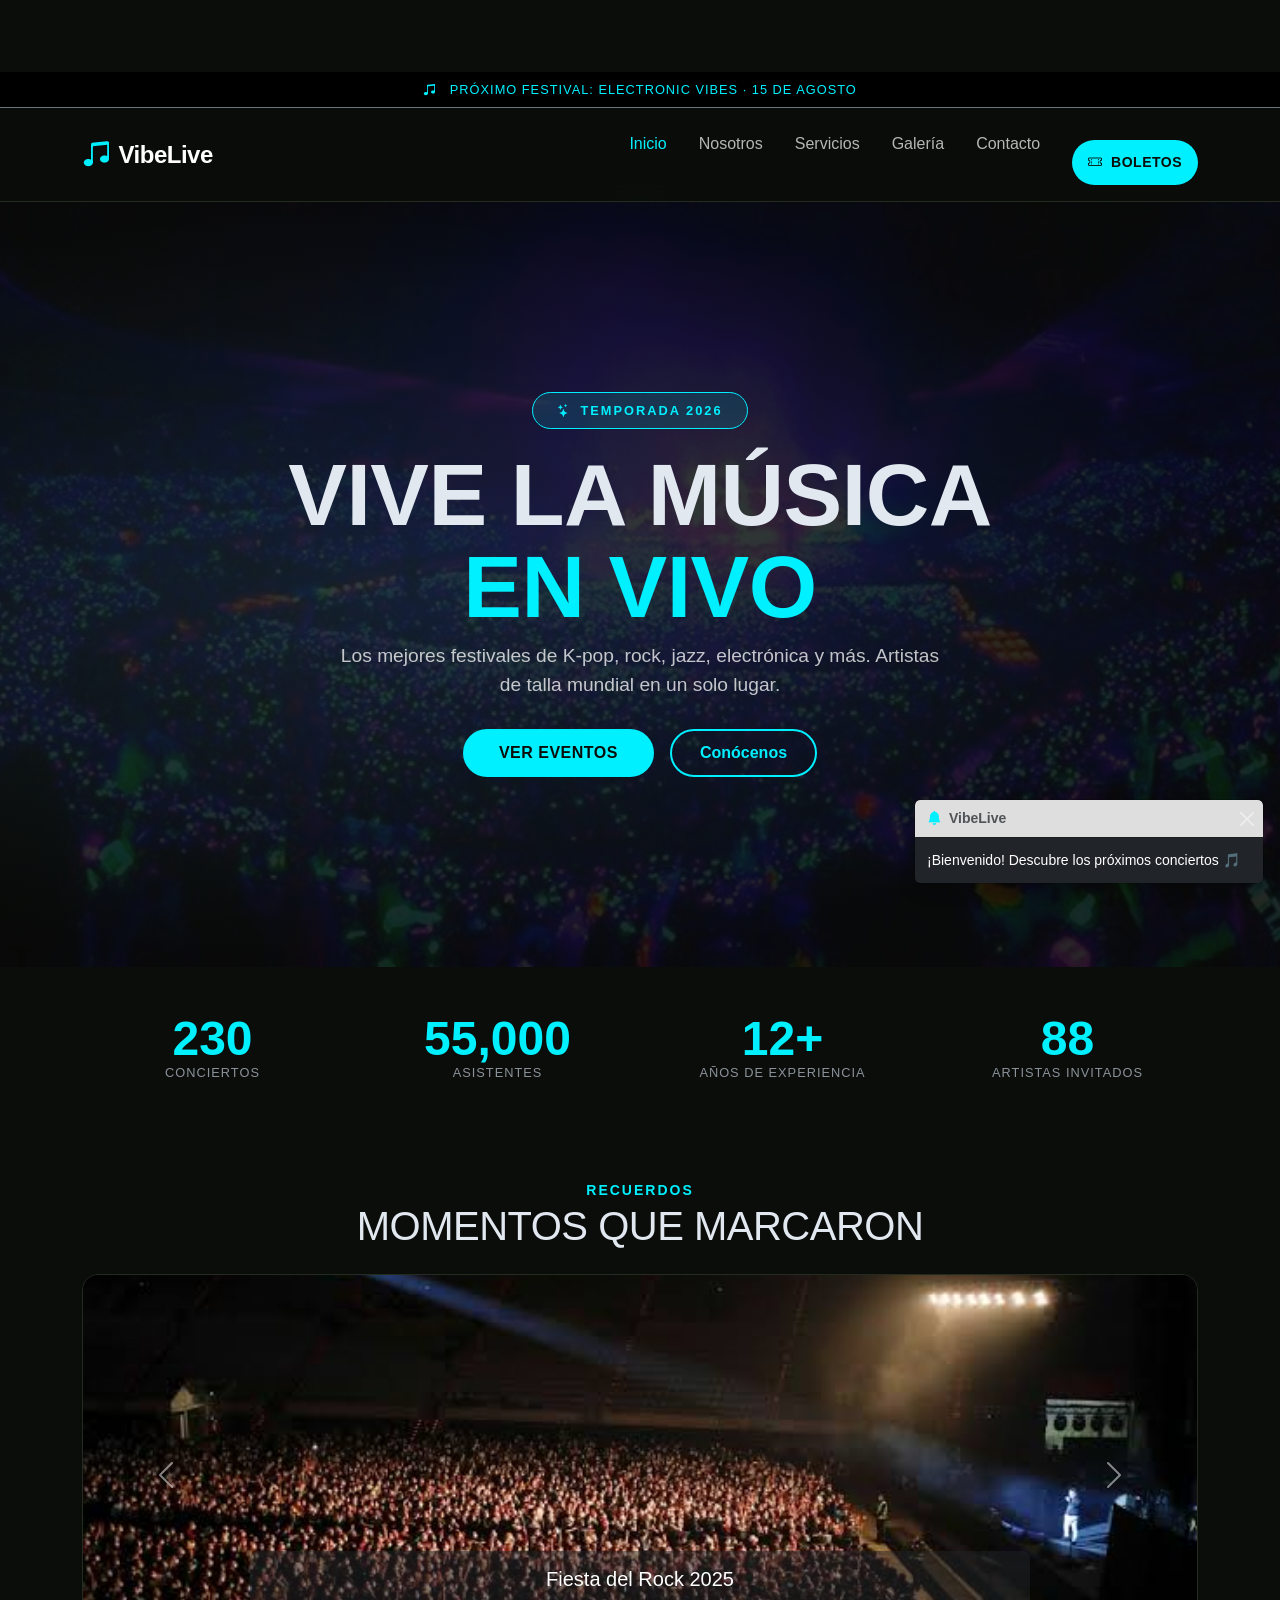
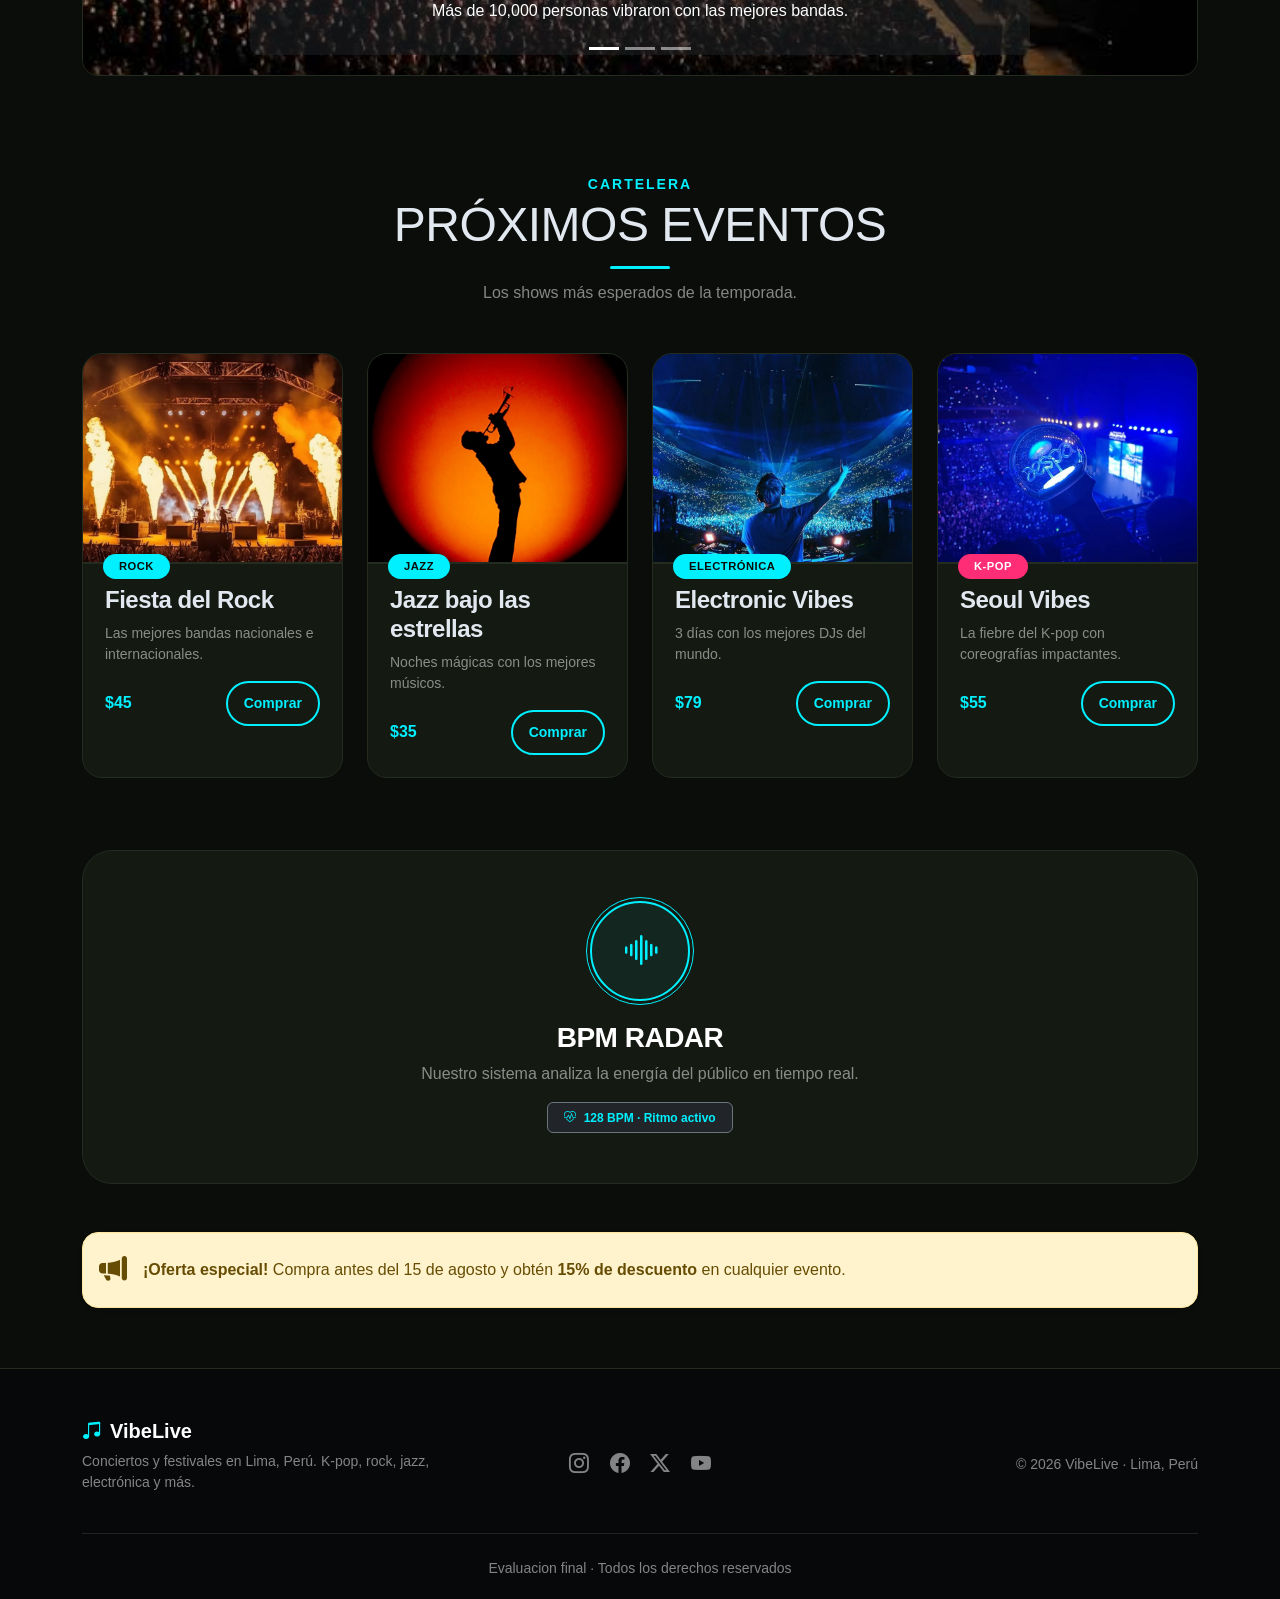
==== commit 91a683e7: "Rename pages/index.html to index.html" ====
--- a/index.html
+++ b/index.html
@@ -263,4 +263,4 @@
     <script src="https://cdn.jsdelivr.net/npm/bootstrap@5.3.3/dist/js/bootstrap.bundle.min.js"></script>
     <script src="js/main.js"></script>
 </body>
-</html>+</html>
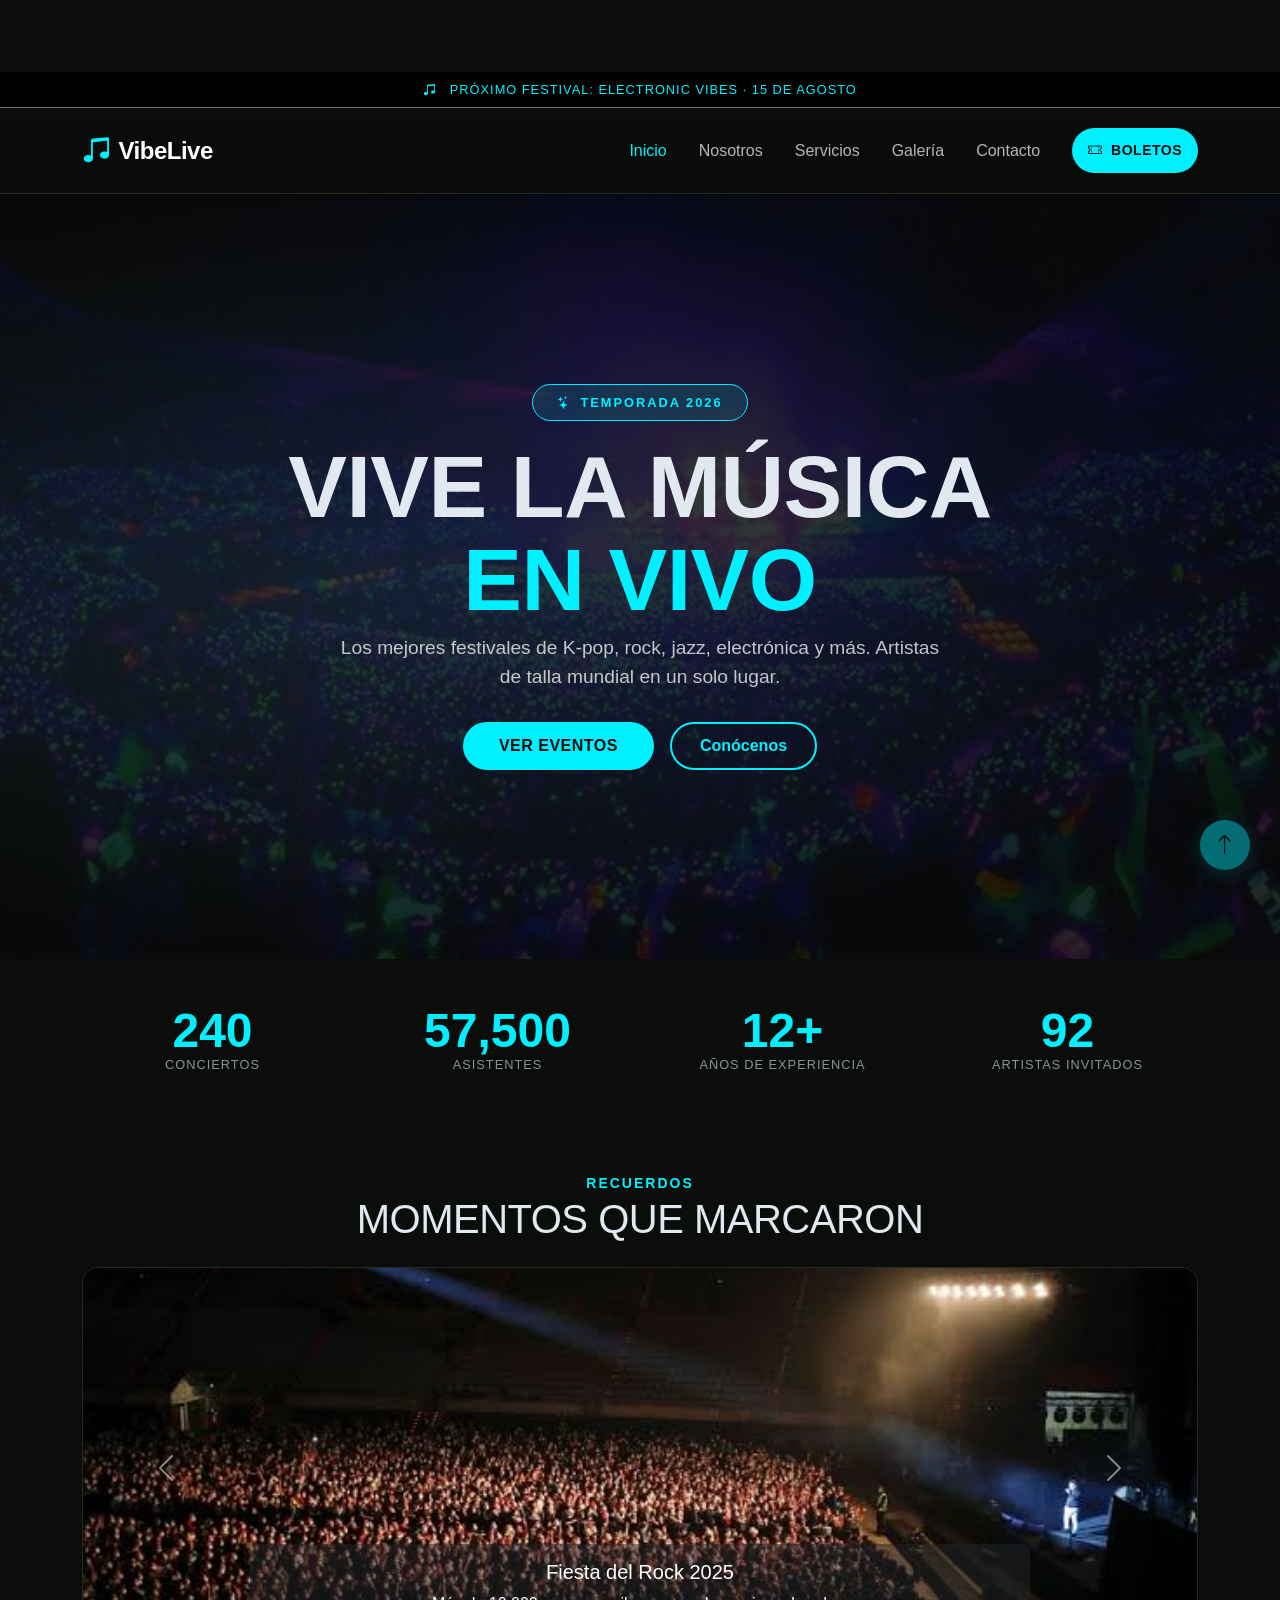
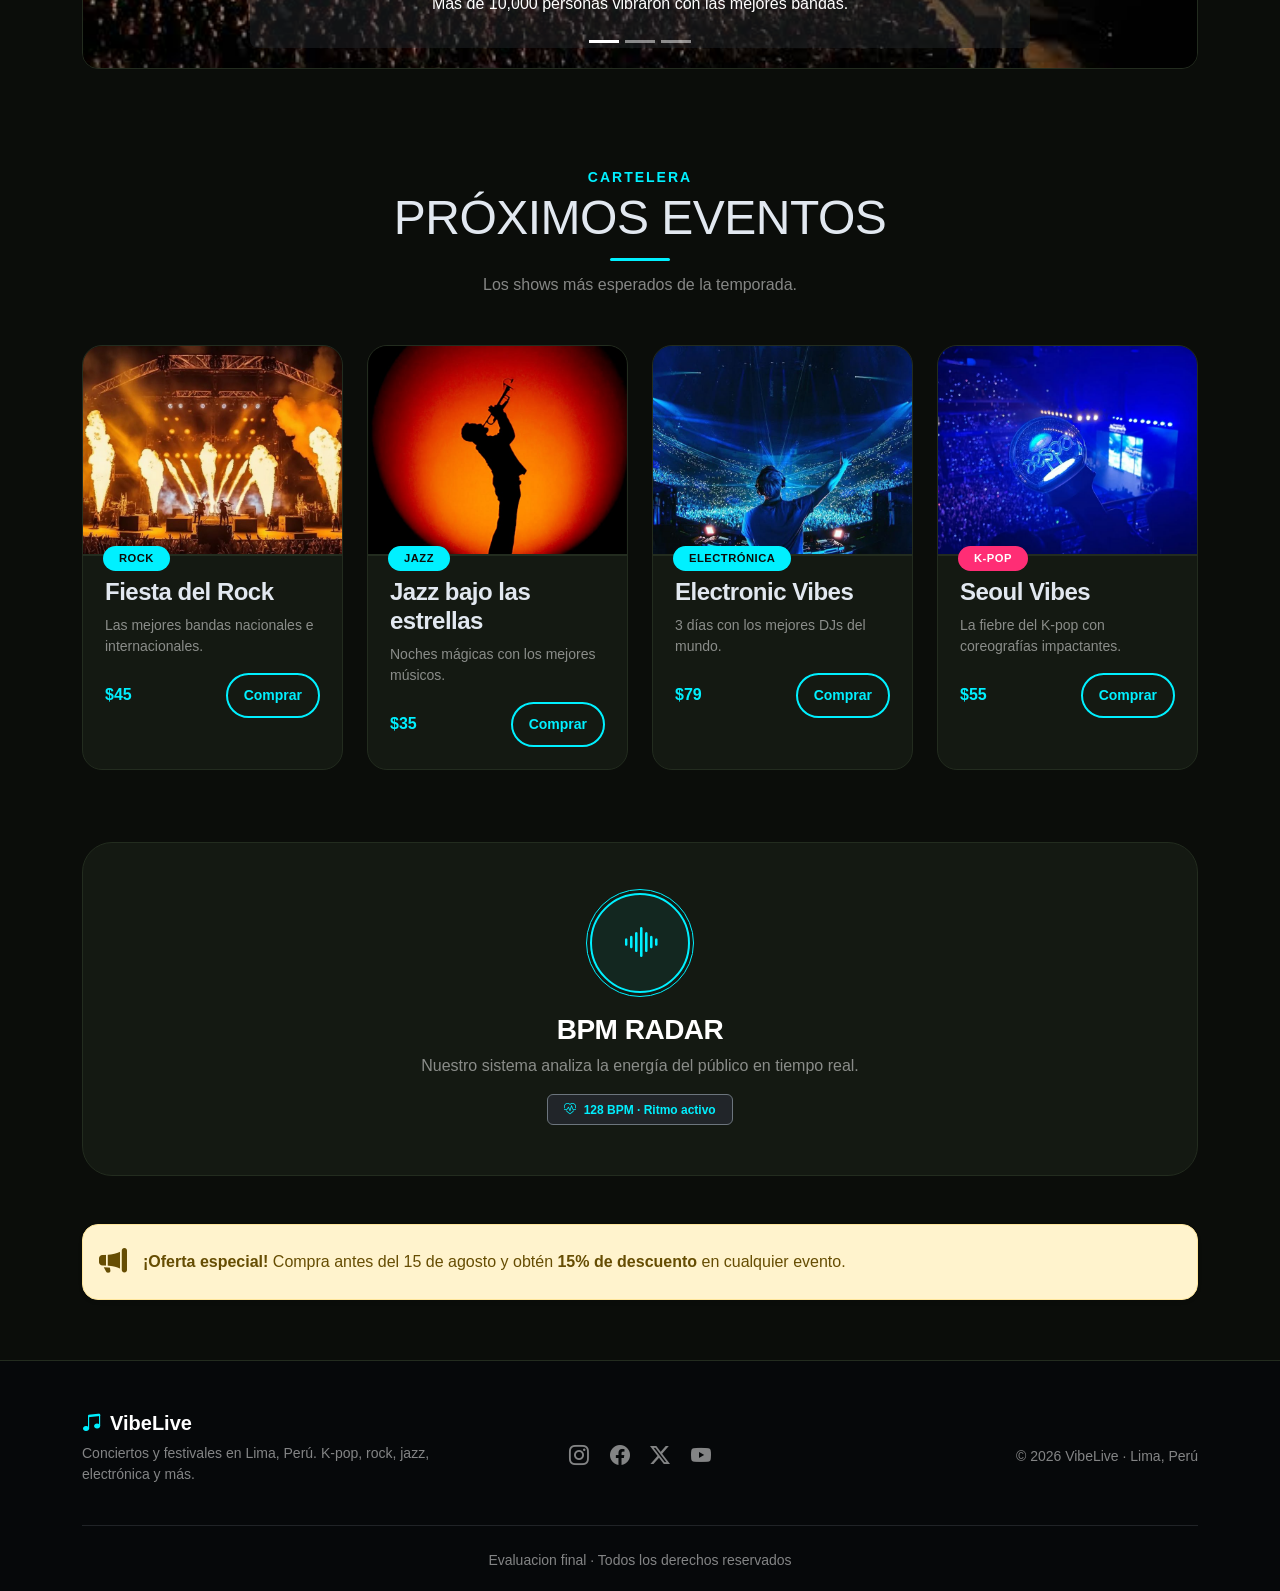
==== commit 9945e0b2: "Update index.html" ====
--- a/index.html
+++ b/index.html
@@ -25,34 +25,57 @@
     </div>
 
     <nav class="navbar navbar-expand-lg navbar-dark navbar-vibe sticky-top py-3">
-      <div class="container">
-        <a class="navbar-brand d-flex align-items-center gap-2 font-brand fs-4 text-white" href="index.html">
-          <i class="bi bi-music-note-beamed"></i> VibeLive
-        </a>
-        <button class="navbar-toggler" type="button" data-bs-toggle="offcanvas" data-bs-target="#menuOffcanvas">
-          <span class="navbar-toggler-icon"></span>
-        </button>
-
-        <div class="offcanvas offcanvas-end text-bg-dark" tabindex="-1" id="menuOffcanvas">
-          <div class="offcanvas-header">
-            <h5 class="offcanvas-title"><i class="bi bi-music-note-beamed me-2"></i>VibeLive</h5>
-            <button type="button" class="btn-close btn-close-white" data-bs-dismiss="offcanvas"></button>
-          </div>
-          <div class="offcanvas-body">
-            <ul class="navbar-nav ms-auto gap-lg-3">
-              <li class="nav-item"><a class="nav-link active" href="index.html">Inicio</a></li>
-              <li class="nav-item"><a class="nav-link" href="pages/nosotros.html">Nosotros</a></li>
-              <li class="nav-item"><a class="nav-link" href="pages/servicios.html">Servicios</a></li>
-              <li class="nav-item"><a class="nav-link" href="pages/galeria.html">Galería</a></li>
-              <li class="nav-item"><a class="nav-link" href="pages/contacto.html">Contacto</a></li>
-              <li class="nav-item ms-lg-2">
-                <a href="pages/contacto.html" class="btn btn-accent btn-sm px-3 rounded-pill"><i class="bi bi-ticket-perforated me-1"></i> Boletos</a>
-              </li>
-            </ul>
-          </div>
-        </div>
-      </div>
-    </nav>
+  <div class="container">
+
+    <a class="navbar-brand d-flex align-items-center gap-2 font-brand fs-4 text-white" href="index.html">
+      <i class="bi bi-music-note-beamed"></i> VibeLive
+    </a>
+
+    <button class="navbar-toggler" type="button"
+            data-bs-toggle="collapse"
+            data-bs-target="#navbarNav"
+            aria-controls="navbarNav"
+            aria-expanded="false"
+            aria-label="Abrir menú">
+      <span class="navbar-toggler-icon"></span>
+    </button>
+
+    <div class="collapse navbar-collapse" id="navbarNav">
+
+      <ul class="navbar-nav ms-auto align-items-lg-center gap-lg-3">
+
+        <li class="nav-item">
+          <a class="nav-link active" href="index.html">Inicio</a>
+        </li>
+
+        <li class="nav-item">
+          <a class="nav-link" href="pages/nosotros.html">Nosotros</a>
+        </li>
+
+        <li class="nav-item">
+          <a class="nav-link" href="pages/servicios.html">Servicios</a>
+        </li>
+
+        <li class="nav-item">
+          <a class="nav-link" href="pages/galeria.html">Galería</a>
+        </li>
+
+        <li class="nav-item">
+          <a class="nav-link" href="pages/contacto.html">Contacto</a>
+        </li>
+
+        <li class="nav-item ms-lg-2 mt-3 mt-lg-0">
+          <a href="pages/contacto.html" class="btn btn-accent btn-sm px-3 rounded-pill">
+            <i class="bi bi-ticket-perforated me-1"></i> Boletos
+          </a>
+        </li>
+
+      </ul>
+
+    </div>
+
+  </div>
+</nav>
 
     <main>
 
